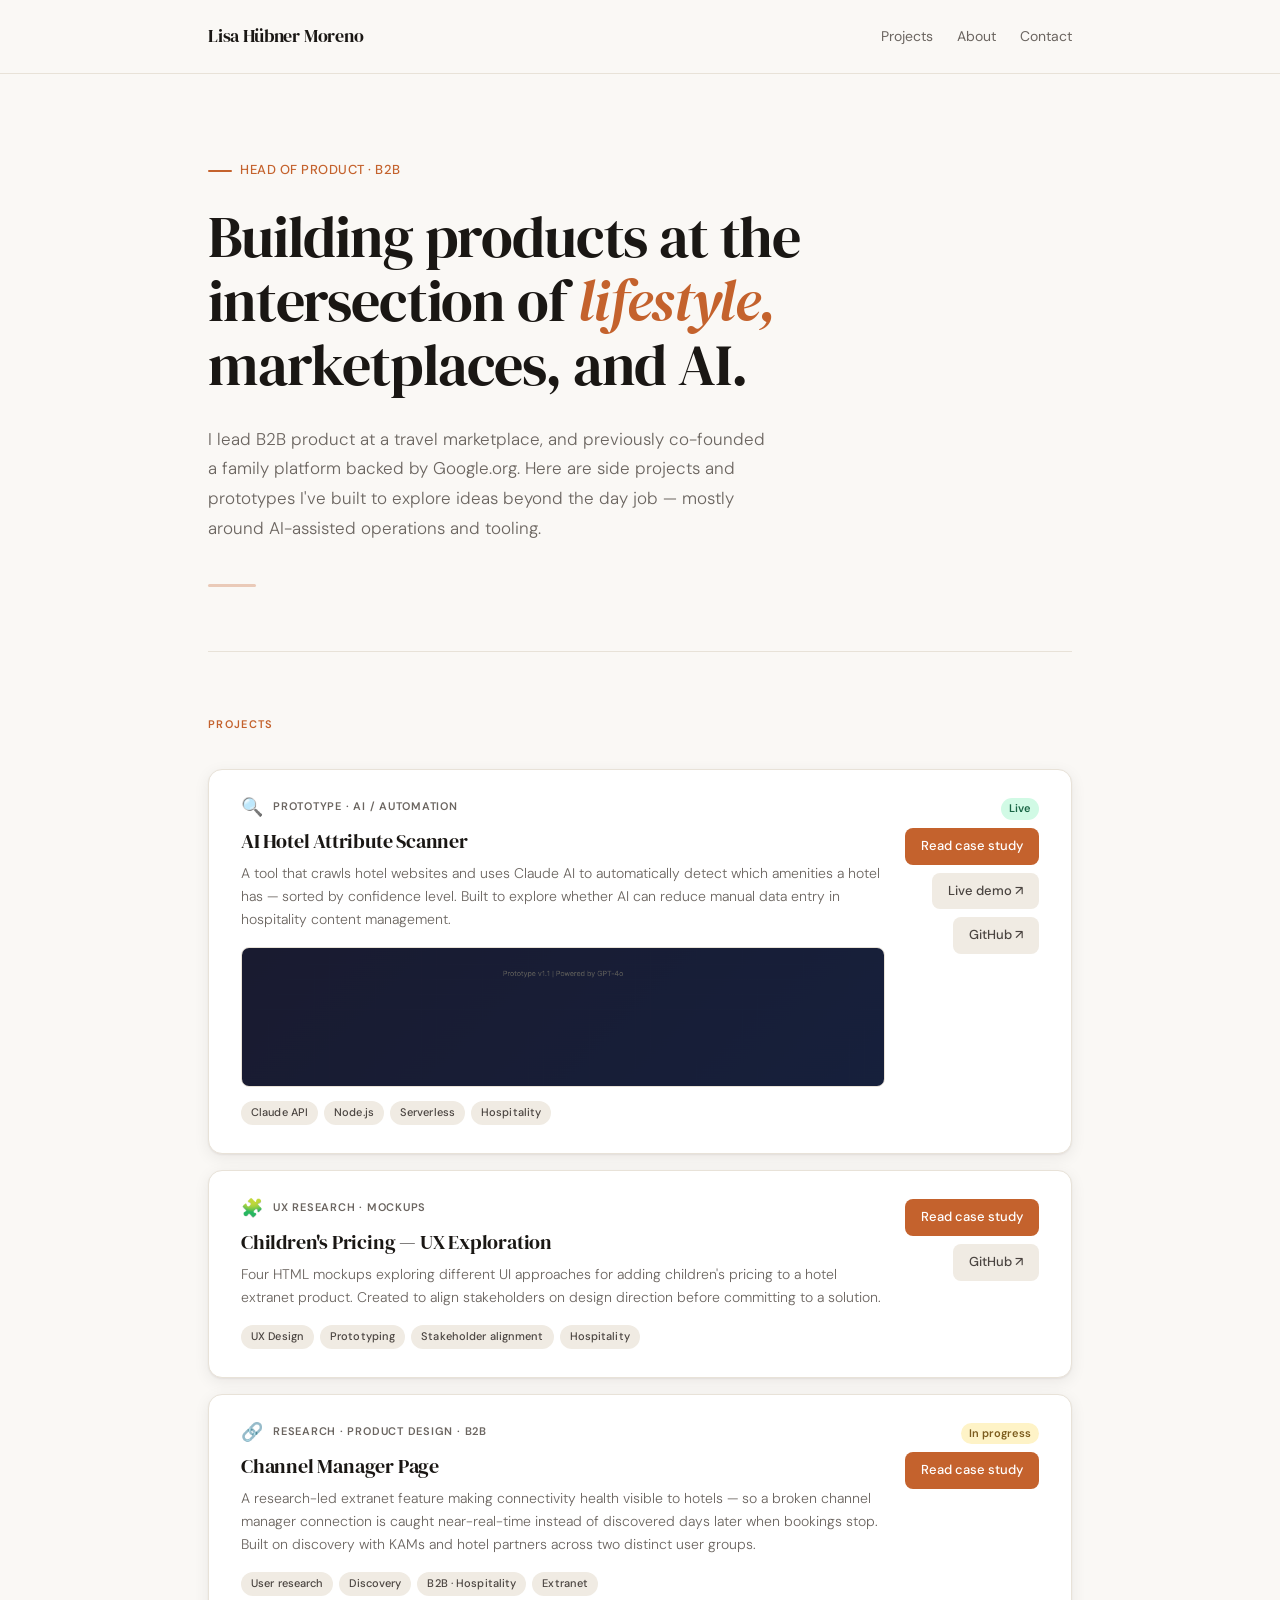
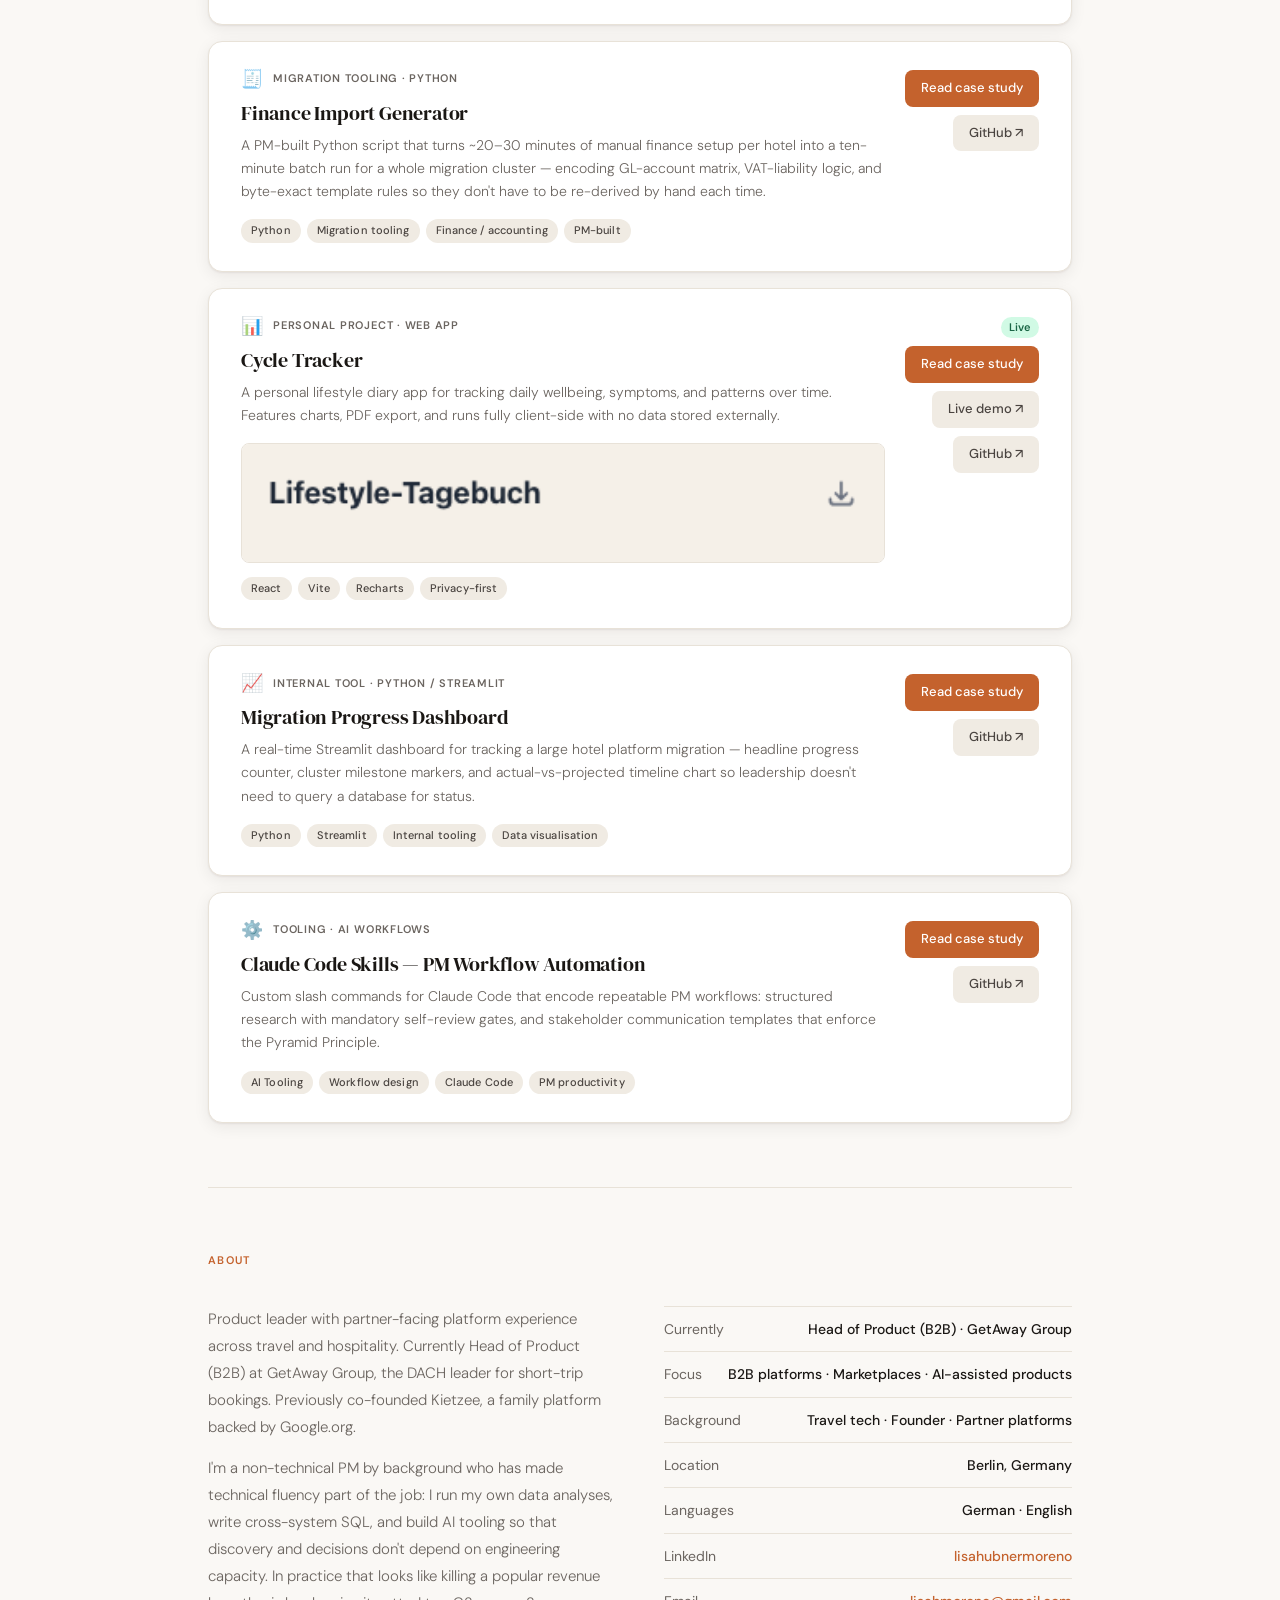
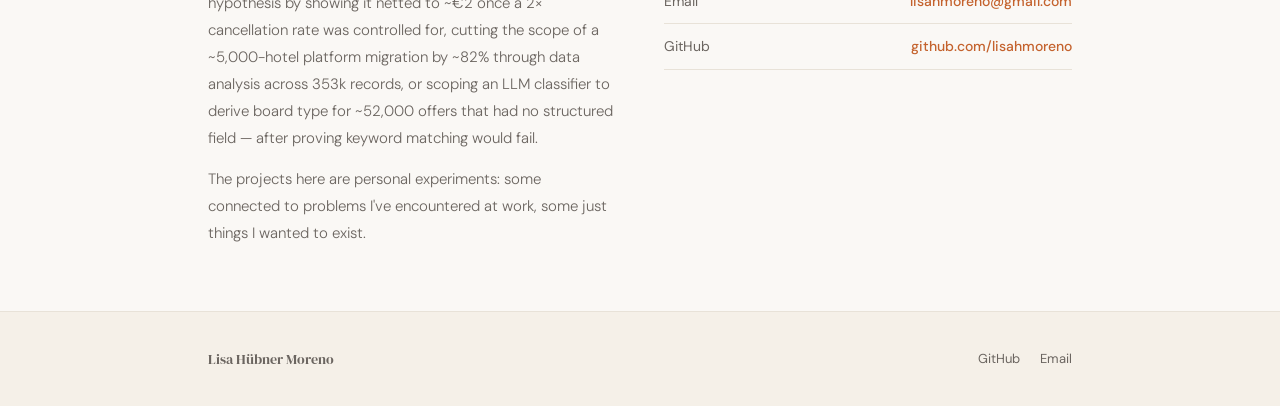
==== index.html @ 8349bcf7 "Update hero tagline: hospitality → lifestyle Broader positioning for cross-industry applications — l" ====
<!DOCTYPE html>
<html lang="en">
<head>
  <meta charset="UTF-8" />
  <meta name="viewport" content="width=device-width, initial-scale=1.0" />
  <title>Lisa Hübner Moreno — Head of Product</title>
  <link rel="preconnect" href="https://fonts.googleapis.com">
  <link rel="preconnect" href="https://fonts.gstatic.com" crossorigin>
  <link href="https://fonts.googleapis.com/css2?family=DM+Serif+Display:ital@0;1&family=DM+Sans:ital,opsz,wght@0,9..40,300;0,9..40,400;0,9..40,500;0,9..40,600;1,9..40,300&display=swap" rel="stylesheet">
  <style>
    *, *::before, *::after { box-sizing: border-box; margin: 0; padding: 0; }

    :root {
      --bg: #FAF8F5;
      --bg-warm: #F5F0E8;
      --surface: #FFFFFF;
      --text: #1A1714;
      --muted: #6B6560;
      --border: #E8E2D8;
      --accent: #C4622D;
      --accent-light: #FDF2EC;
      --accent-dark: #A04E22;
      --tag-bg: #F0EBE3;
      --tag-text: #4A4440;
      --radius: 14px;
      --shadow: 0 1px 2px rgba(30,20,10,0.06), 0 4px 16px rgba(30,20,10,0.07);
    }

    body {
      font-family: 'DM Sans', -apple-system, BlinkMacSystemFont, sans-serif;
      background: var(--bg);
      color: var(--text);
      line-height: 1.6;
    }

    .container {
      max-width: 920px;
      margin: 0 auto;
      padding: 0 28px;
    }

    /* Nav */
    nav {
      padding: 22px 0;
      background: var(--bg);
      position: sticky;
      top: 0;
      z-index: 10;
      border-bottom: 1px solid var(--border);
    }
    nav .container {
      display: flex;
      align-items: center;
      justify-content: space-between;
    }
    nav .name {
      font-family: 'DM Serif Display', Georgia, serif;
      font-size: 18px;
      color: var(--text);
      text-decoration: none;
      letter-spacing: -0.01em;
    }
    nav .links {
      display: flex;
      gap: 24px;
    }
    nav .links a {
      color: var(--muted);
      text-decoration: none;
      font-size: 14px;
      font-weight: 400;
      transition: color 0.15s;
    }
    nav .links a:hover { color: var(--text); }

    /* Hero */
    .hero {
      padding: 80px 0 64px;
    }
    .hero-eyebrow {
      display: inline-flex;
      align-items: center;
      gap: 8px;
      font-size: 13px;
      font-weight: 500;
      color: var(--accent);
      letter-spacing: 0.04em;
      text-transform: uppercase;
      margin-bottom: 24px;
    }
    .hero-eyebrow::before {
      content: '';
      display: inline-block;
      width: 24px;
      height: 2px;
      background: var(--accent);
      border-radius: 2px;
    }
    .hero h1 {
      font-family: 'DM Serif Display', Georgia, serif;
      font-size: clamp(36px, 5.5vw, 58px);
      font-weight: 400;
      line-height: 1.1;
      letter-spacing: -0.02em;
      color: var(--text);
      margin-bottom: 28px;
      max-width: 680px;
    }
    .hero h1 em {
      font-style: italic;
      color: var(--accent);
    }
    .hero p {
      font-size: 17px;
      color: var(--muted);
      max-width: 560px;
      line-height: 1.75;
      font-weight: 300;
    }
    .hero-divider {
      width: 48px;
      height: 3px;
      background: var(--accent);
      border-radius: 2px;
      margin: 40px 0 0;
      opacity: 0.3;
    }

    /* Section */
    section {
      padding: 64px 0;
      border-top: 1px solid var(--border);
    }
    .section-label {
      font-size: 11px;
      font-weight: 600;
      letter-spacing: 0.12em;
      text-transform: uppercase;
      color: var(--accent);
      margin-bottom: 36px;
    }

    /* Project cards */
    .projects {
      display: grid;
      gap: 16px;
    }

    .project-card {
      background: var(--surface);
      border: 1px solid var(--border);
      border-radius: var(--radius);
      padding: 28px 32px;
      box-shadow: var(--shadow);
      display: grid;
      grid-template-columns: 1fr auto;
      gap: 20px;
      align-items: start;
      transition: border-color 0.2s, box-shadow 0.2s;
    }
    .project-card:hover {
      border-color: #D4CABF;
      box-shadow: 0 2px 8px rgba(30,20,10,0.08), 0 8px 24px rgba(30,20,10,0.09);
    }

    .project-meta {
      display: flex;
      align-items: center;
      gap: 10px;
      margin-bottom: 12px;
    }
    .project-icon {
      font-size: 18px;
      line-height: 1;
      opacity: 0.85;
    }
    .project-type {
      font-size: 11px;
      font-weight: 600;
      letter-spacing: 0.07em;
      text-transform: uppercase;
      color: var(--muted);
    }

    .project-card h3 {
      font-family: 'DM Serif Display', Georgia, serif;
      font-size: 20px;
      font-weight: 400;
      margin-bottom: 8px;
      line-height: 1.3;
      letter-spacing: -0.01em;
      color: var(--text);
    }
    .project-card .description {
      font-size: 14px;
      color: var(--muted);
      line-height: 1.65;
      margin-bottom: 16px;
      font-weight: 300;
    }

    .tags {
      display: flex;
      flex-wrap: wrap;
      gap: 6px;
    }
    .tag {
      background: var(--tag-bg);
      color: var(--tag-text);
      font-size: 11px;
      font-weight: 500;
      padding: 3px 10px;
      border-radius: 20px;
      letter-spacing: 0.01em;
    }

    .project-actions {
      display: flex;
      flex-direction: column;
      align-items: flex-end;
      gap: 8px;
      flex-shrink: 0;
    }
    .btn {
      display: inline-flex;
      align-items: center;
      gap: 5px;
      padding: 8px 16px;
      border-radius: 8px;
      font-size: 13px;
      font-weight: 500;
      text-decoration: none;
      white-space: nowrap;
      transition: background 0.15s, color 0.15s;
      font-family: 'DM Sans', sans-serif;
    }
    .btn-primary {
      background: var(--accent);
      color: white;
    }
    .btn-primary:hover { background: var(--accent-dark); }
    .btn-ghost {
      background: var(--tag-bg);
      color: var(--tag-text);
    }
    .btn-ghost:hover { background: var(--border); }

    .card-preview {
      width: 100%;
      height: 140px;
      object-fit: cover;
      border-radius: 8px;
      border: 1px solid var(--border);
      margin: 12px 0 14px;
      display: block;
    }

    .wip-badge {
      font-size: 11px;
      font-weight: 600;
      color: #7C5C1E;
      background: #FEF3C7;
      padding: 2px 8px;
      border-radius: 20px;
    }
    .live-badge {
      font-size: 11px;
      font-weight: 600;
      color: #1A6645;
      background: #D1FAE5;
      padding: 2px 8px;
      border-radius: 20px;
    }

    /* About */
    .about-grid {
      display: grid;
      grid-template-columns: 1fr 1fr;
      gap: 48px;
      align-items: start;
    }
    .about-grid p {
      font-size: 15px;
      color: var(--muted);
      line-height: 1.8;
      font-weight: 300;
    }
    .about-grid p + p { margin-top: 14px; }
    .about-highlights { list-style: none; }
    .about-highlights li {
      font-size: 14px;
      padding: 11px 0;
      border-bottom: 1px solid var(--border);
      display: flex;
      justify-content: space-between;
      gap: 16px;
    }
    .about-highlights li:first-child { border-top: 1px solid var(--border); }
    .about-highlights .label { color: var(--muted); font-weight: 400; flex-shrink: 0; }
    .about-highlights .value { font-weight: 500; color: var(--text); text-align: right; }

    /* Footer */
    footer {
      padding: 36px 0;
      border-top: 1px solid var(--border);
      background: var(--bg-warm);
    }
    footer .container {
      display: flex;
      justify-content: space-between;
      align-items: center;
    }
    footer .copy {
      font-family: 'DM Serif Display', Georgia, serif;
      font-size: 14px;
      color: var(--muted);
    }
    footer .footer-links { display: flex; gap: 20px; }
    footer .footer-links a {
      font-size: 13px;
      color: var(--muted);
      text-decoration: none;
      transition: color 0.15s;
    }
    footer .footer-links a:hover { color: var(--text); }

    @media (max-width: 640px) {
      .project-card { grid-template-columns: 1fr; }
      .project-actions { flex-direction: row; align-items: center; flex-wrap: wrap; }
      .about-grid { grid-template-columns: 1fr; gap: 32px; }
      footer .container { flex-direction: column; gap: 12px; text-align: center; }
    }
  </style>
</head>
<body>

  <nav>
    <div class="container">
      <a class="name" href="#">Lisa Hübner Moreno</a>
      <div class="links">
        <a href="#projects">Projects</a>
        <a href="#about">About</a>
        <a href="mailto:lisahmoreno@gmail.com">Contact</a>
      </div>
    </div>
  </nav>

  <div class="container">

    <div class="hero">
      <div class="hero-eyebrow">Head of Product · B2B</div>
      <h1>Building products at the intersection of <em>lifestyle,</em> marketplaces, and AI.</h1>
      <p>I lead B2B product at a travel marketplace, and previously co-founded a family platform backed by Google.org. Here are side projects and prototypes I've built to explore ideas beyond the day job — mostly around AI-assisted operations and tooling.</p>
      <div class="hero-divider"></div>
    </div>

    <section id="projects">
      <div class="section-label">Projects</div>
      <div class="projects">

        <!-- AI Hotel Scanner -->
        <div class="project-card">
          <div>
            <div class="project-meta">
              <span class="project-icon">🔍</span>
              <span class="project-type">Prototype · AI / Automation</span>
            </div>
            <h3>AI Hotel Attribute Scanner</h3>
            <p class="description">A tool that crawls hotel websites and uses Claude AI to automatically detect which amenities a hotel has — sorted by confidence level. Built to explore whether AI can reduce manual data entry in hospitality content management.</p>
            <img class="card-preview" src="images/attribute-scanner-ui.png" alt="AI Hotel Attribute Scanner interface" />
            <div class="tags">
              <span class="tag">Claude API</span>
              <span class="tag">Node.js</span>
              <span class="tag">Serverless</span>
              <span class="tag">Hospitality</span>
            </div>
          </div>
          <div class="project-actions">
            <span class="live-badge">Live</span>
            <a class="btn btn-primary" href="projects/ai-hotel-scanner.html">Read case study</a>
            <a class="btn btn-ghost" href="https://ai-hotel-attributes-lisahmoreno-7370s-projects.vercel.app" target="_blank">Live demo ↗</a>
            <a class="btn btn-ghost" href="https://github.com/lisahmoreno/ai-hotel-attributes" target="_blank">GitHub ↗</a>
          </div>
        </div>

        <!-- Children's Pricing -->
        <div class="project-card">
          <div>
            <div class="project-meta">
              <span class="project-icon">🧩</span>
              <span class="project-type">UX Research · Mockups</span>
            </div>
            <h3>Children's Pricing — UX Exploration</h3>
            <p class="description">Four HTML mockups exploring different UI approaches for adding children's pricing to a hotel extranet product. Created to align stakeholders on design direction before committing to a solution.</p>
            <div class="tags">
              <span class="tag">UX Design</span>
              <span class="tag">Prototyping</span>
              <span class="tag">Stakeholder alignment</span>
              <span class="tag">Hospitality</span>
            </div>
          </div>
          <div class="project-actions">
            <a class="btn btn-primary" href="projects/kinderpreise.html">Read case study</a>
            <a class="btn btn-ghost" href="https://github.com/lisahmoreno/kinderpreise-prototype" target="_blank">GitHub ↗</a>
          </div>
        </div>

        <!-- Channel Manager Page -->
        <div class="project-card">
          <div>
            <div class="project-meta">
              <span class="project-icon">🔗</span>
              <span class="project-type">Research · Product Design · B2B</span>
            </div>
            <h3>Channel Manager Page</h3>
            <p class="description">A research-led extranet feature making connectivity health visible to hotels — so a broken channel manager connection is caught near-real-time instead of discovered days later when bookings stop. Built on discovery with KAMs and hotel partners across two distinct user groups.</p>
            <div class="tags">
              <span class="tag">User research</span>
              <span class="tag">Discovery</span>
              <span class="tag">B2B · Hospitality</span>
              <span class="tag">Extranet</span>
            </div>
          </div>
          <div class="project-actions">
            <span class="wip-badge">In progress</span>
            <a class="btn btn-primary" href="projects/channel-manager-page.html">Read case study</a>
          </div>
        </div>

        <!-- Finance Import Generator -->
        <div class="project-card">
          <div>
            <div class="project-meta">
              <span class="project-icon">🧾</span>
              <span class="project-type">Migration Tooling · Python</span>
            </div>
            <h3>Finance Import Generator</h3>
            <p class="description">A PM-built Python script that turns ~20–30 minutes of manual finance setup per hotel into a ten-minute batch run for a whole migration cluster — encoding GL-account matrix, VAT-liability logic, and byte-exact template rules so they don't have to be re-derived by hand each time.</p>
            <div class="tags">
              <span class="tag">Python</span>
              <span class="tag">Migration tooling</span>
              <span class="tag">Finance / accounting</span>
              <span class="tag">PM-built</span>
            </div>
          </div>
          <div class="project-actions">
            <a class="btn btn-primary" href="projects/finance-import-generator.html">Read case study</a>
            <a class="btn btn-ghost" href="https://github.com/lisahmoreno/finance-import-generator" target="_blank">GitHub ↗</a>
          </div>
        </div>

        <!-- Cycle Tracker -->
        <div class="project-card">
          <div>
            <div class="project-meta">
              <span class="project-icon">📊</span>
              <span class="project-type">Personal Project · Web App</span>
            </div>
            <h3>Cycle Tracker</h3>
            <p class="description">A personal lifestyle diary app for tracking daily wellbeing, symptoms, and patterns over time. Features charts, PDF export, and runs fully client-side with no data stored externally.</p>
            <img class="card-preview" src="images/cycle-tracker-screenshot.png" alt="Cycle tracker app" style="object-position: top; height: 120px;" />
            <div class="tags">
              <span class="tag">React</span>
              <span class="tag">Vite</span>
              <span class="tag">Recharts</span>
              <span class="tag">Privacy-first</span>
            </div>
          </div>
          <div class="project-actions">
            <span class="live-badge">Live</span>
            <a class="btn btn-primary" href="projects/cycle-tracker.html">Read case study</a>
            <a class="btn btn-ghost" href="https://cycle-tracker-phi.vercel.app" target="_blank">Live demo ↗</a>
            <a class="btn btn-ghost" href="https://github.com/lisahmoreno/cycle-tracker" target="_blank">GitHub ↗</a>
          </div>
        </div>

        <!-- Migration Dashboard -->
        <div class="project-card">
          <div>
            <div class="project-meta">
              <span class="project-icon">📈</span>
              <span class="project-type">Internal Tool · Python / Streamlit</span>
            </div>
            <h3>Migration Progress Dashboard</h3>
            <p class="description">A real-time Streamlit dashboard for tracking a large hotel platform migration — headline progress counter, cluster milestone markers, and actual-vs-projected timeline chart so leadership doesn't need to query a database for status.</p>
            <div class="tags">
              <span class="tag">Python</span>
              <span class="tag">Streamlit</span>
              <span class="tag">Internal tooling</span>
              <span class="tag">Data visualisation</span>
            </div>
          </div>
          <div class="project-actions">
            <a class="btn btn-primary" href="projects/migration-dashboard.html">Read case study</a>
            <a class="btn btn-ghost" href="https://github.com/lisahmoreno/migration-dashboard" target="_blank">GitHub ↗</a>
          </div>
        </div>

        <!-- Claude Code Skills -->
        <div class="project-card">
          <div>
            <div class="project-meta">
              <span class="project-icon">⚙️</span>
              <span class="project-type">Tooling · AI Workflows</span>
            </div>
            <h3>Claude Code Skills — PM Workflow Automation</h3>
            <p class="description">Custom slash commands for Claude Code that encode repeatable PM workflows: structured research with mandatory self-review gates, and stakeholder communication templates that enforce the Pyramid Principle.</p>
            <div class="tags">
              <span class="tag">AI Tooling</span>
              <span class="tag">Workflow design</span>
              <span class="tag">Claude Code</span>
              <span class="tag">PM productivity</span>
            </div>
          </div>
          <div class="project-actions">
            <a class="btn btn-primary" href="projects/claude-skills.html">Read case study</a>
            <a class="btn btn-ghost" href="https://github.com/lisahmoreno/showcase-skills" target="_blank">GitHub ↗</a>
          </div>
        </div>

      </div>
    </section>

    <section id="about">
      <div class="section-label">About</div>
      <div class="about-grid">
        <div>
          <p>Product leader with partner-facing platform experience across travel and hospitality. Currently Head of Product (B2B) at GetAway Group, the DACH leader for short-trip bookings. Previously co-founded Kietzee, a family platform backed by Google.org.</p>
          <p>I'm a non-technical PM by background who has made technical fluency part of the job: I run my own data analyses, write cross-system SQL, and build AI tooling so that discovery and decisions don't depend on engineering capacity. In practice that looks like killing a popular revenue hypothesis by showing it netted to ~€2 once a 2× cancellation rate was controlled for, cutting the scope of a ~5,000-hotel platform migration by ~82% through data analysis across 353k records, or scoping an LLM classifier to derive board type for ~52,000 offers that had no structured field — after proving keyword matching would fail.</p>
          <p>The projects here are personal experiments: some connected to problems I've encountered at work, some just things I wanted to exist.</p>
        </div>
        <div>
          <ul class="about-highlights">
            <li><span class="label">Currently</span><span class="value">Head of Product (B2B) · GetAway Group</span></li>
            <li><span class="label">Focus</span><span class="value">B2B platforms · Marketplaces · AI-assisted products</span></li>
            <li><span class="label">Background</span><span class="value">Travel tech · Founder · Partner platforms</span></li>
            <li><span class="label">Location</span><span class="value">Berlin, Germany</span></li>
            <li><span class="label">Languages</span><span class="value">German · English</span></li>
            <li><span class="label">LinkedIn</span><span class="value"><a href="https://www.linkedin.com/in/lisahubnermoreno" target="_blank" style="color: var(--accent); text-decoration: none;">lisahubnermoreno</a></span></li>
            <li><span class="label">Email</span><span class="value"><a href="mailto:lisahmoreno@gmail.com" style="color: var(--accent); text-decoration: none;">lisahmoreno@gmail.com</a></span></li>
            <li><span class="label">GitHub</span><span class="value"><a href="https://github.com/lisahmoreno" target="_blank" style="color: var(--accent); text-decoration: none;">github.com/lisahmoreno</a></span></li>
          </ul>
        </div>
      </div>
    </section>

  </div>

  <footer>
    <div class="container">
      <span class="copy">Lisa Hübner Moreno</span>
      <div class="footer-links">
        <a href="https://github.com/lisahmoreno" target="_blank">GitHub</a>
        <a href="mailto:lisahmoreno@gmail.com">Email</a>
      </div>
    </div>
  </footer>

</body>
</html>
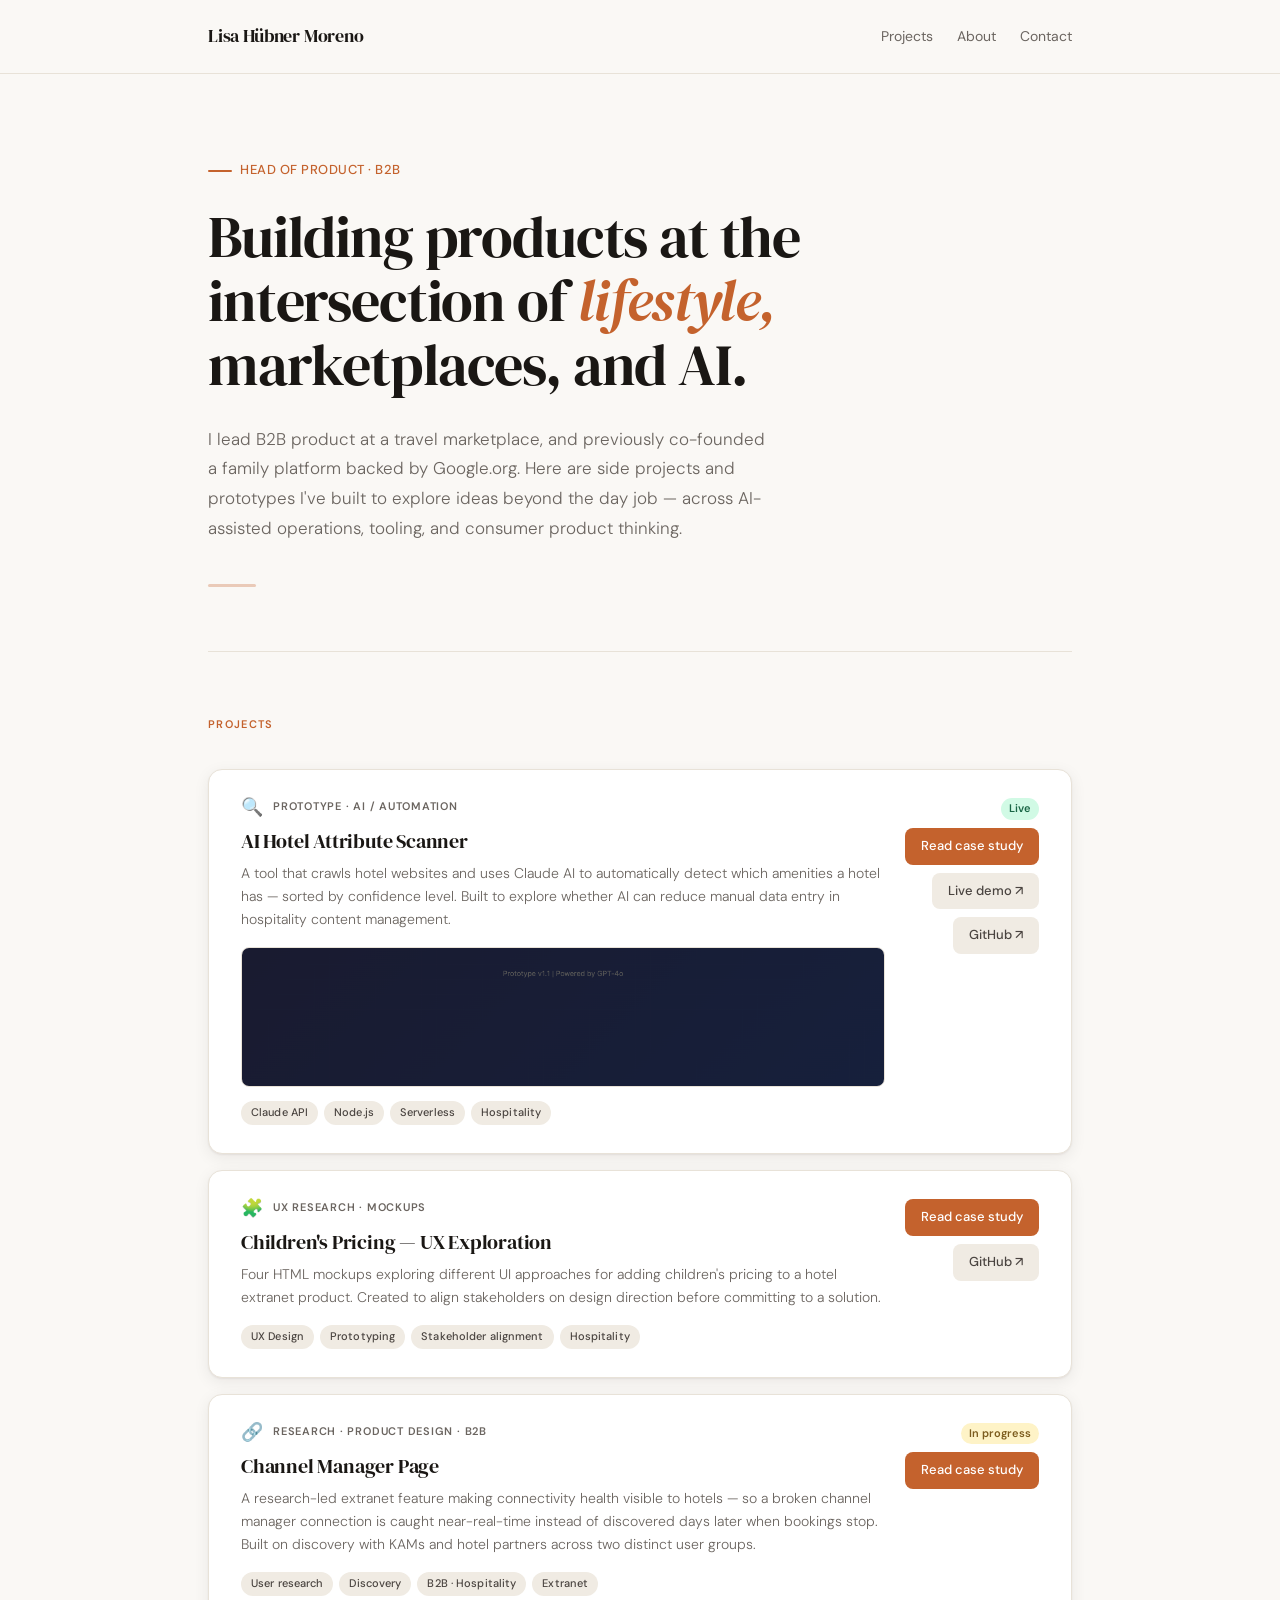
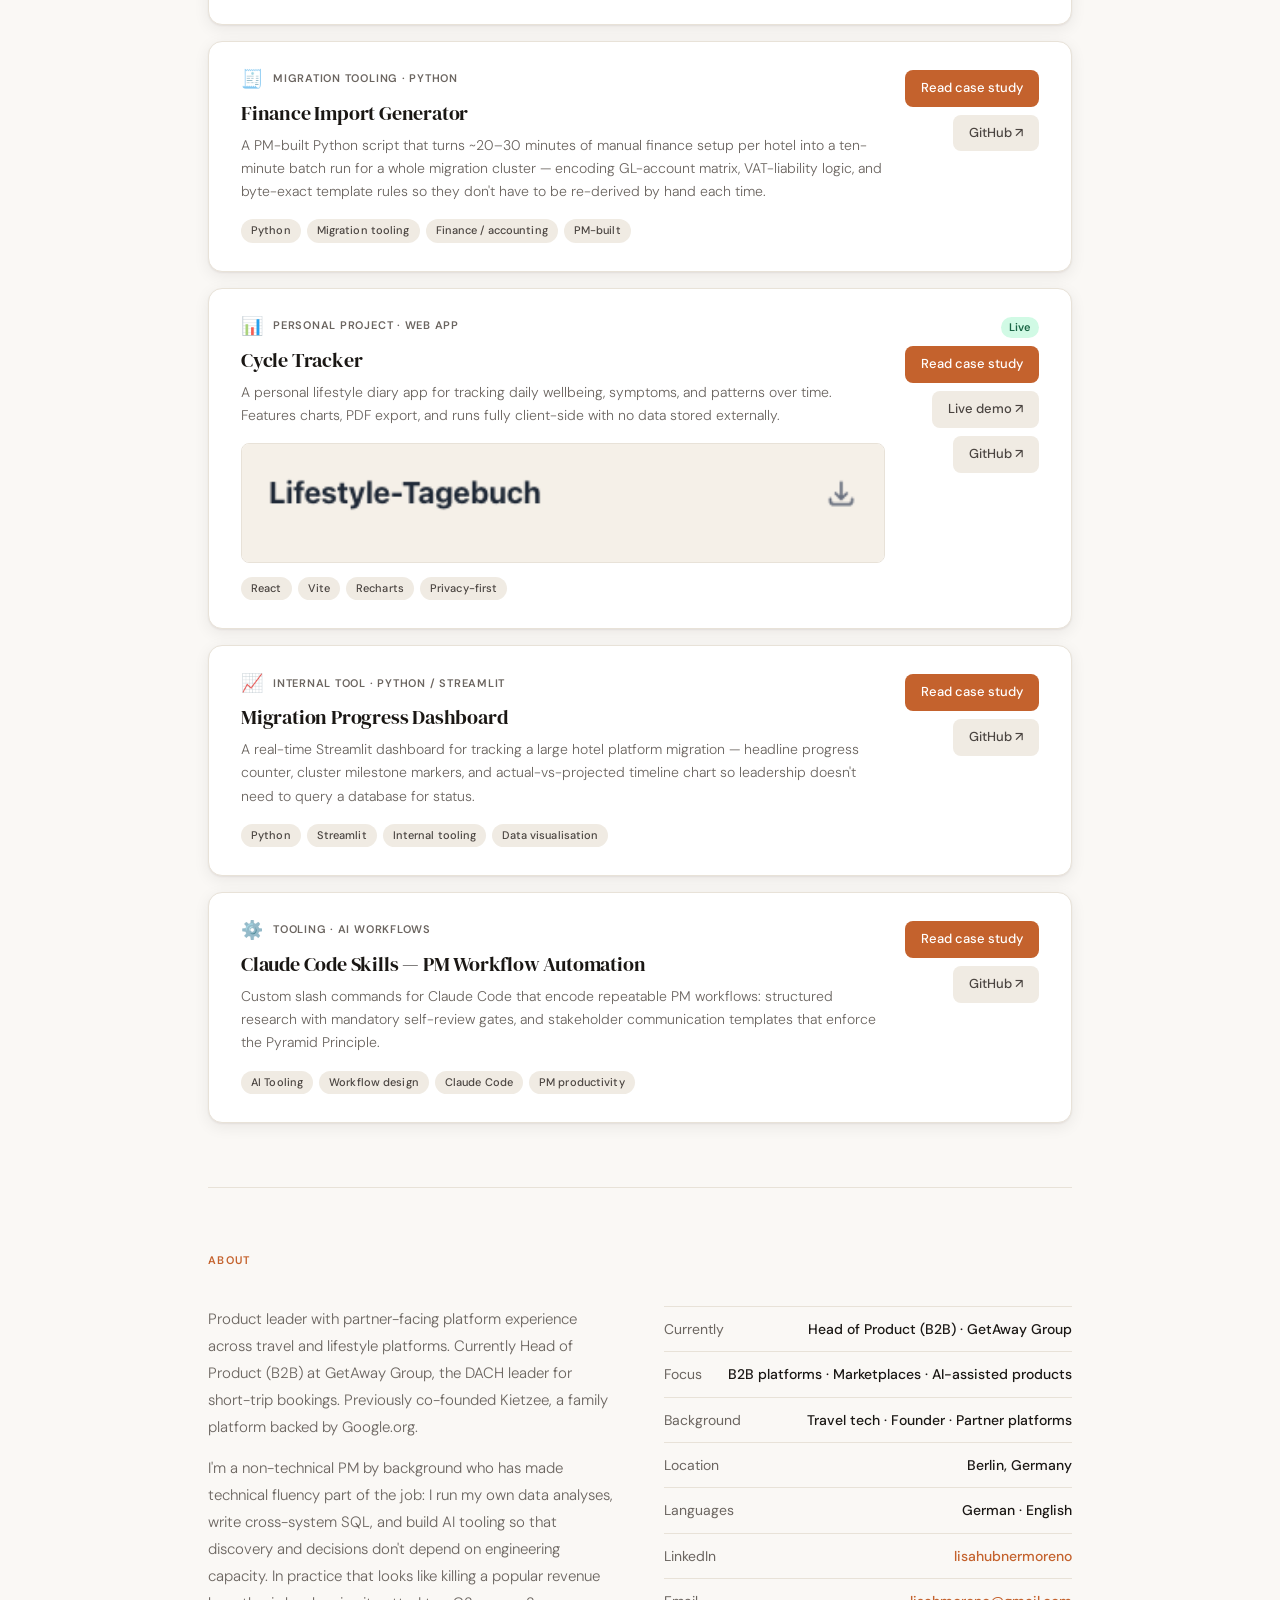
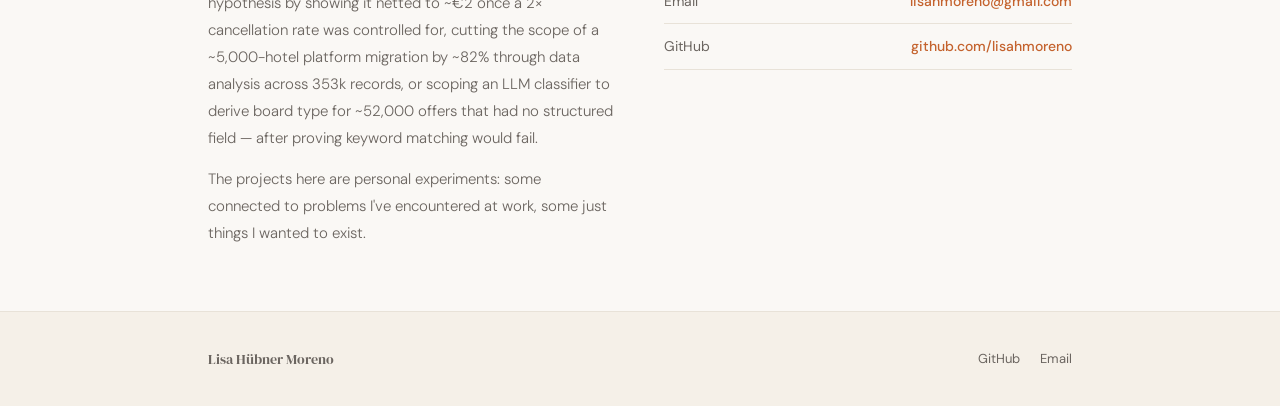
==== commit 92cf360e: "Broaden copy to match lifestyle tagline throughout - Hero sub-paragraph: operations + tooling + cons" ====
--- a/index.html
+++ b/index.html
@@ -350,7 +350,7 @@
     <div class="hero">
       <div class="hero-eyebrow">Head of Product · B2B</div>
       <h1>Building products at the intersection of <em>lifestyle,</em> marketplaces, and AI.</h1>
-      <p>I lead B2B product at a travel marketplace, and previously co-founded a family platform backed by Google.org. Here are side projects and prototypes I've built to explore ideas beyond the day job — mostly around AI-assisted operations and tooling.</p>
+      <p>I lead B2B product at a travel marketplace, and previously co-founded a family platform backed by Google.org. Here are side projects and prototypes I've built to explore ideas beyond the day job — across AI-assisted operations, tooling, and consumer product thinking.</p>
       <div class="hero-divider"></div>
     </div>
 
@@ -525,7 +525,7 @@
       <div class="section-label">About</div>
       <div class="about-grid">
         <div>
-          <p>Product leader with partner-facing platform experience across travel and hospitality. Currently Head of Product (B2B) at GetAway Group, the DACH leader for short-trip bookings. Previously co-founded Kietzee, a family platform backed by Google.org.</p>
+          <p>Product leader with partner-facing platform experience across travel and lifestyle platforms. Currently Head of Product (B2B) at GetAway Group, the DACH leader for short-trip bookings. Previously co-founded Kietzee, a family platform backed by Google.org.</p>
           <p>I'm a non-technical PM by background who has made technical fluency part of the job: I run my own data analyses, write cross-system SQL, and build AI tooling so that discovery and decisions don't depend on engineering capacity. In practice that looks like killing a popular revenue hypothesis by showing it netted to ~€2 once a 2× cancellation rate was controlled for, cutting the scope of a ~5,000-hotel platform migration by ~82% through data analysis across 353k records, or scoping an LLM classifier to derive board type for ~52,000 offers that had no structured field — after proving keyword matching would fail.</p>
           <p>The projects here are personal experiments: some connected to problems I've encountered at work, some just things I wanted to exist.</p>
         </div>
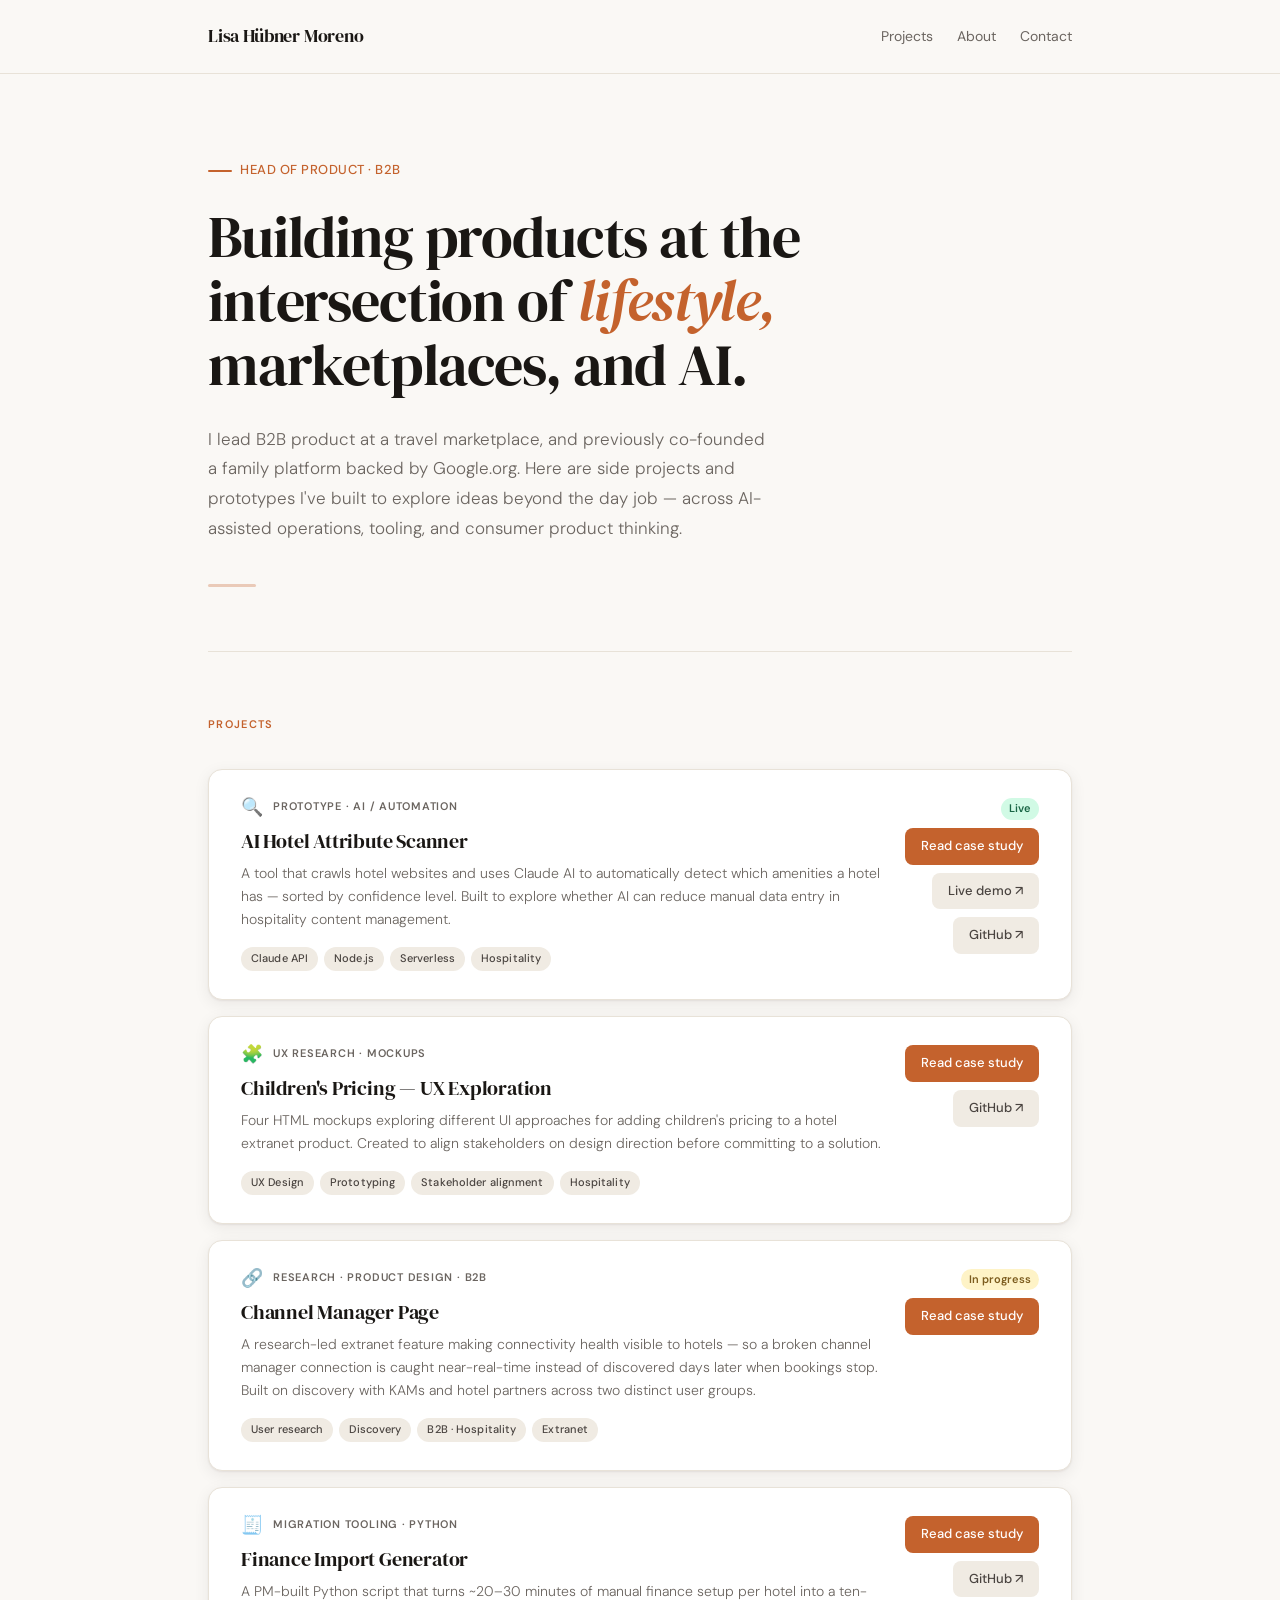
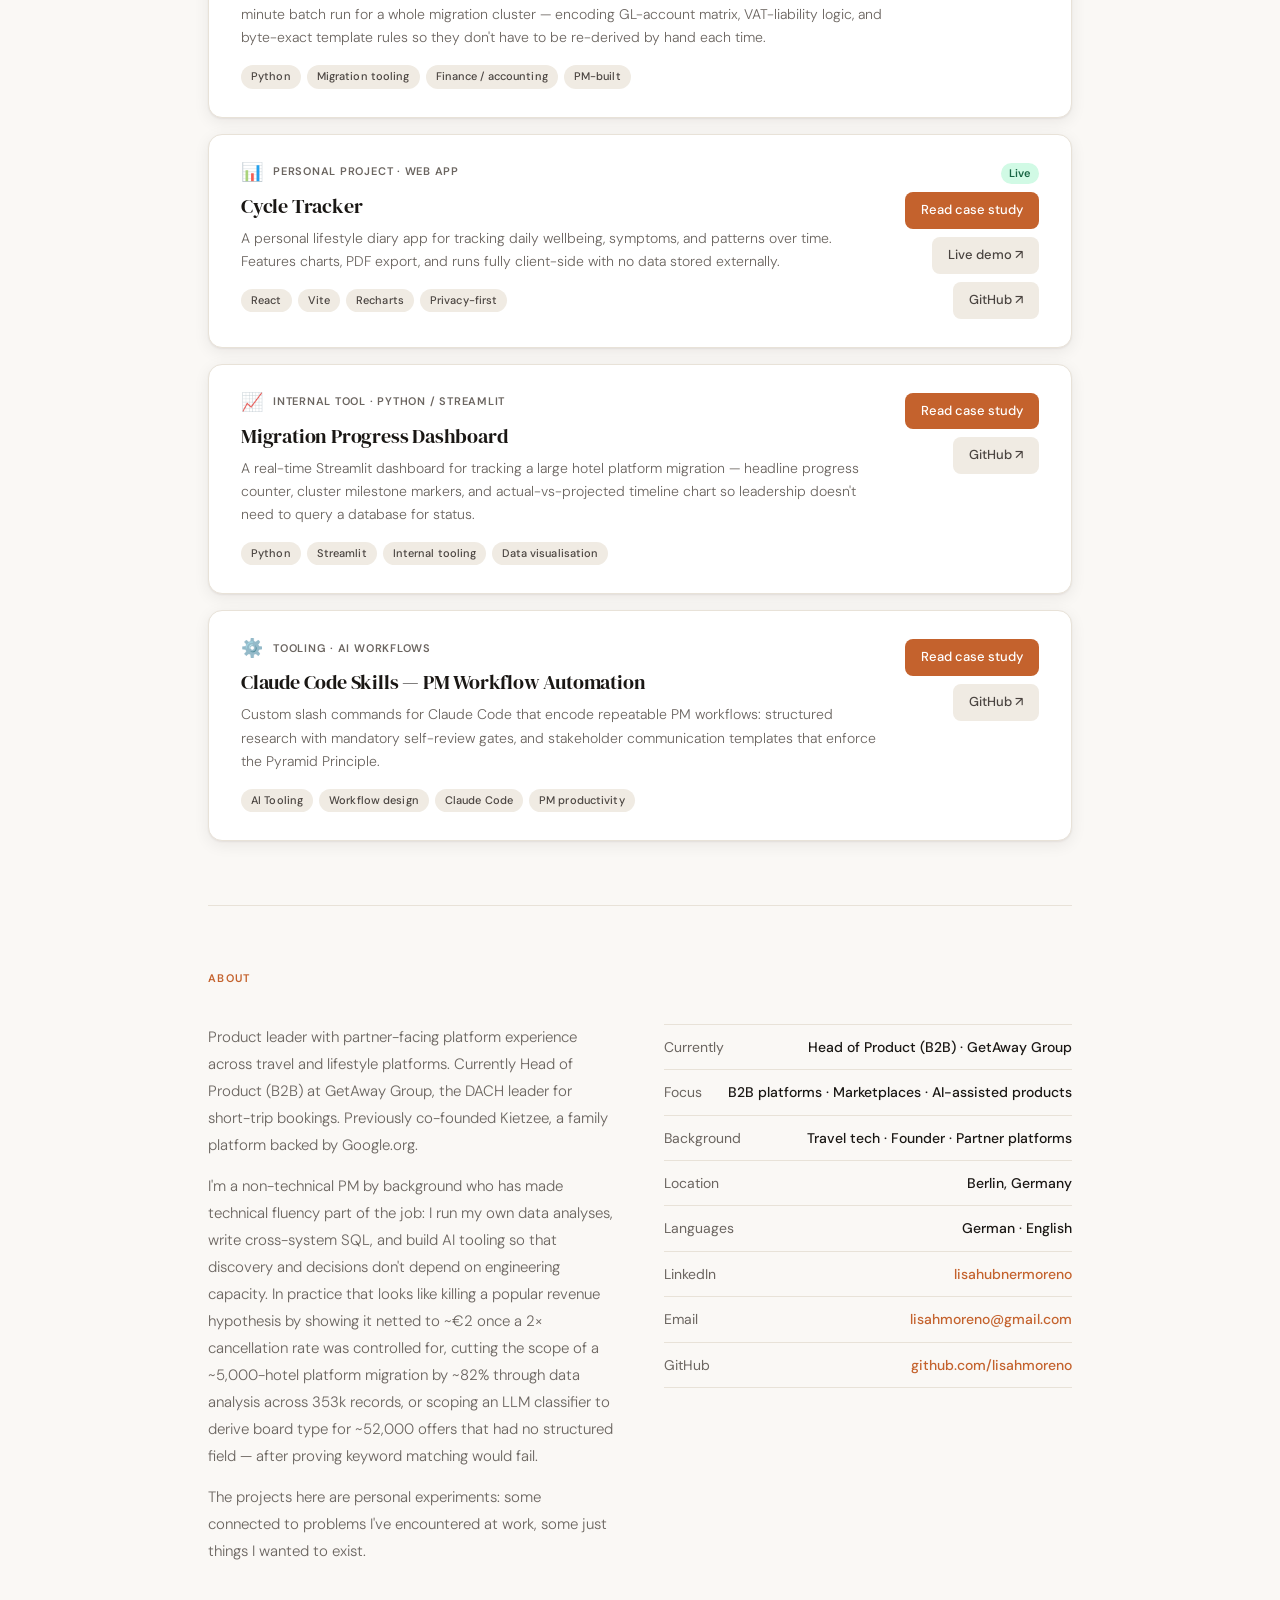
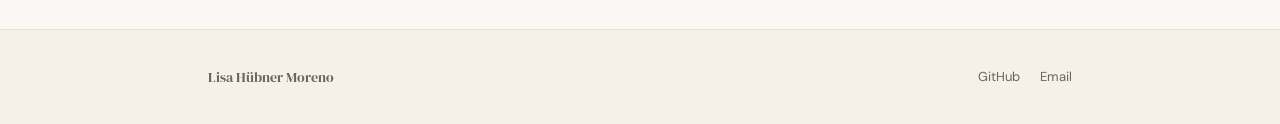
==== commit 23f2e97f: "Remove card preview images from homepage Thumbnails too small to be legible (dark UI reads as black " ====
--- a/index.html
+++ b/index.html
@@ -367,8 +367,7 @@
             </div>
             <h3>AI Hotel Attribute Scanner</h3>
             <p class="description">A tool that crawls hotel websites and uses Claude AI to automatically detect which amenities a hotel has — sorted by confidence level. Built to explore whether AI can reduce manual data entry in hospitality content management.</p>
-            <img class="card-preview" src="images/attribute-scanner-ui.png" alt="AI Hotel Attribute Scanner interface" />
-            <div class="tags">
+<div class="tags">
               <span class="tag">Claude API</span>
               <span class="tag">Node.js</span>
               <span class="tag">Serverless</span>
@@ -458,8 +457,7 @@
             </div>
             <h3>Cycle Tracker</h3>
             <p class="description">A personal lifestyle diary app for tracking daily wellbeing, symptoms, and patterns over time. Features charts, PDF export, and runs fully client-side with no data stored externally.</p>
-            <img class="card-preview" src="images/cycle-tracker-screenshot.png" alt="Cycle tracker app" style="object-position: top; height: 120px;" />
-            <div class="tags">
+<div class="tags">
               <span class="tag">React</span>
               <span class="tag">Vite</span>
               <span class="tag">Recharts</span>
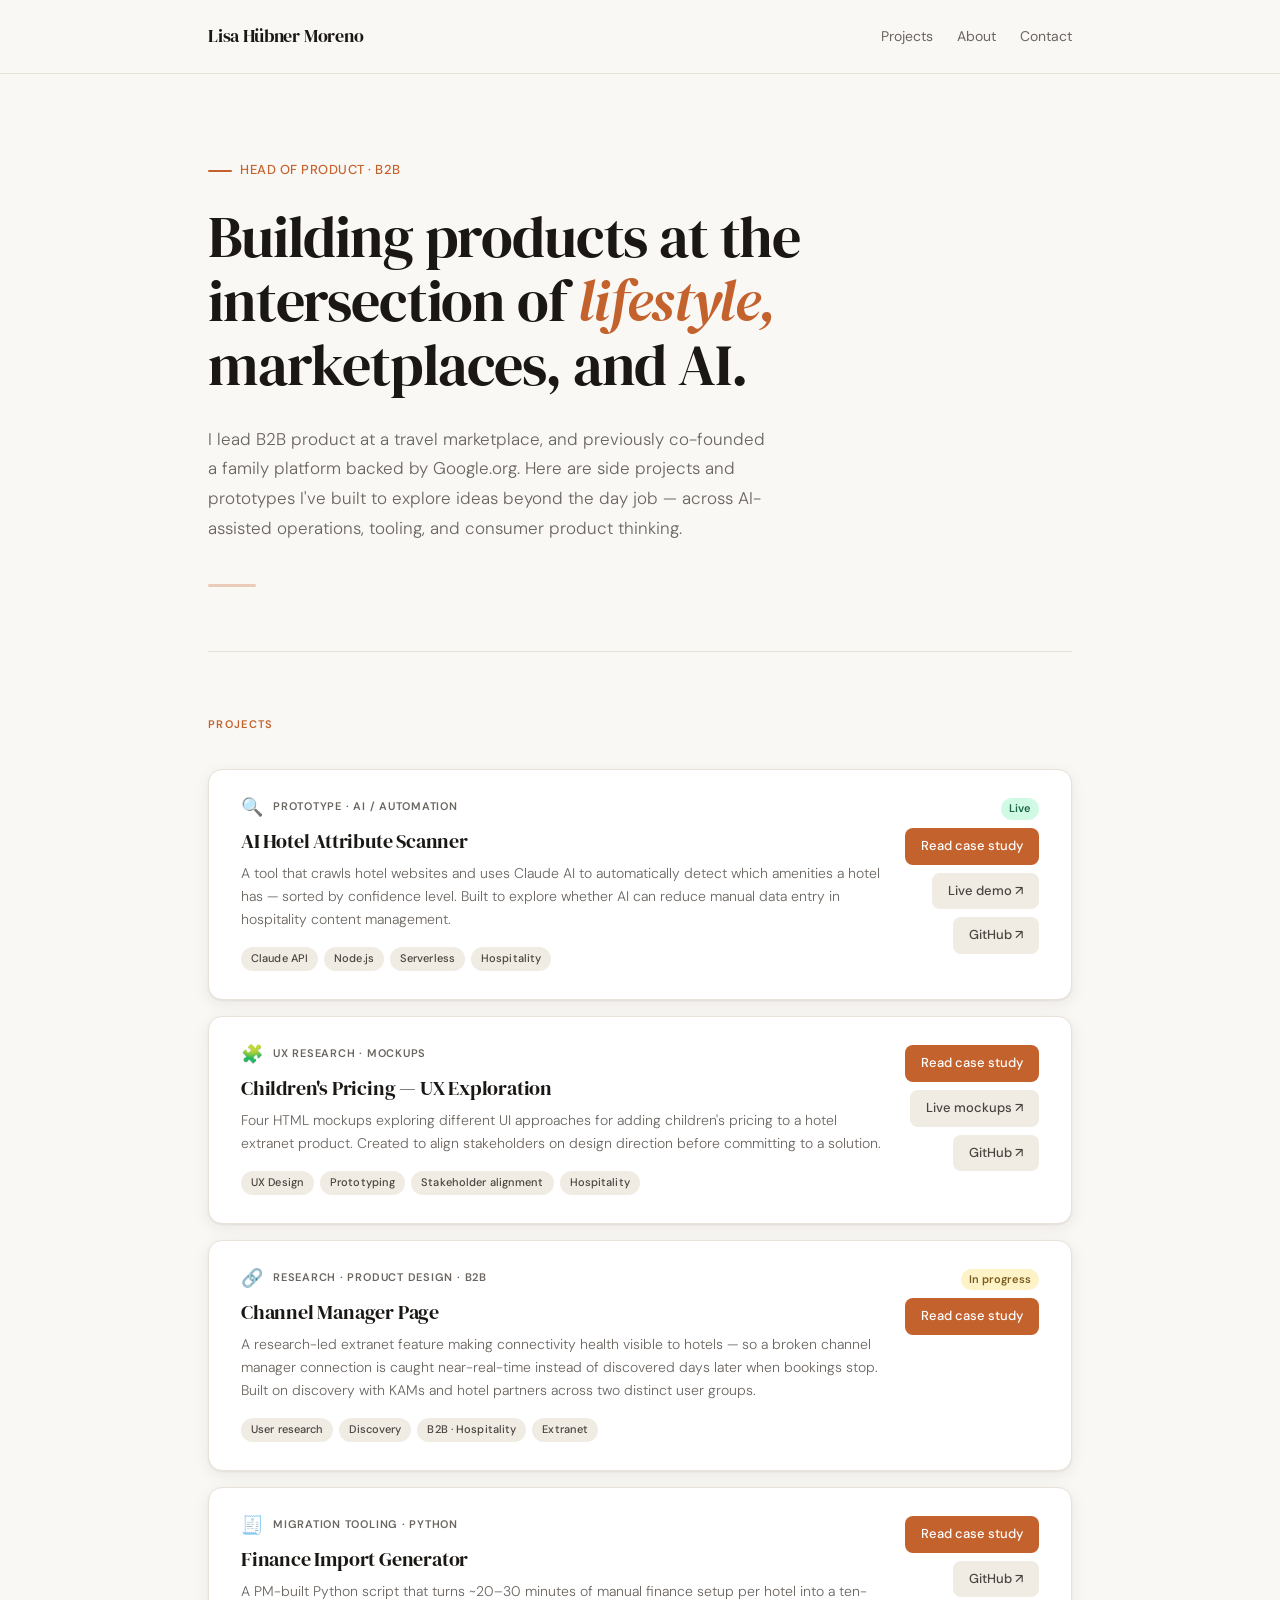
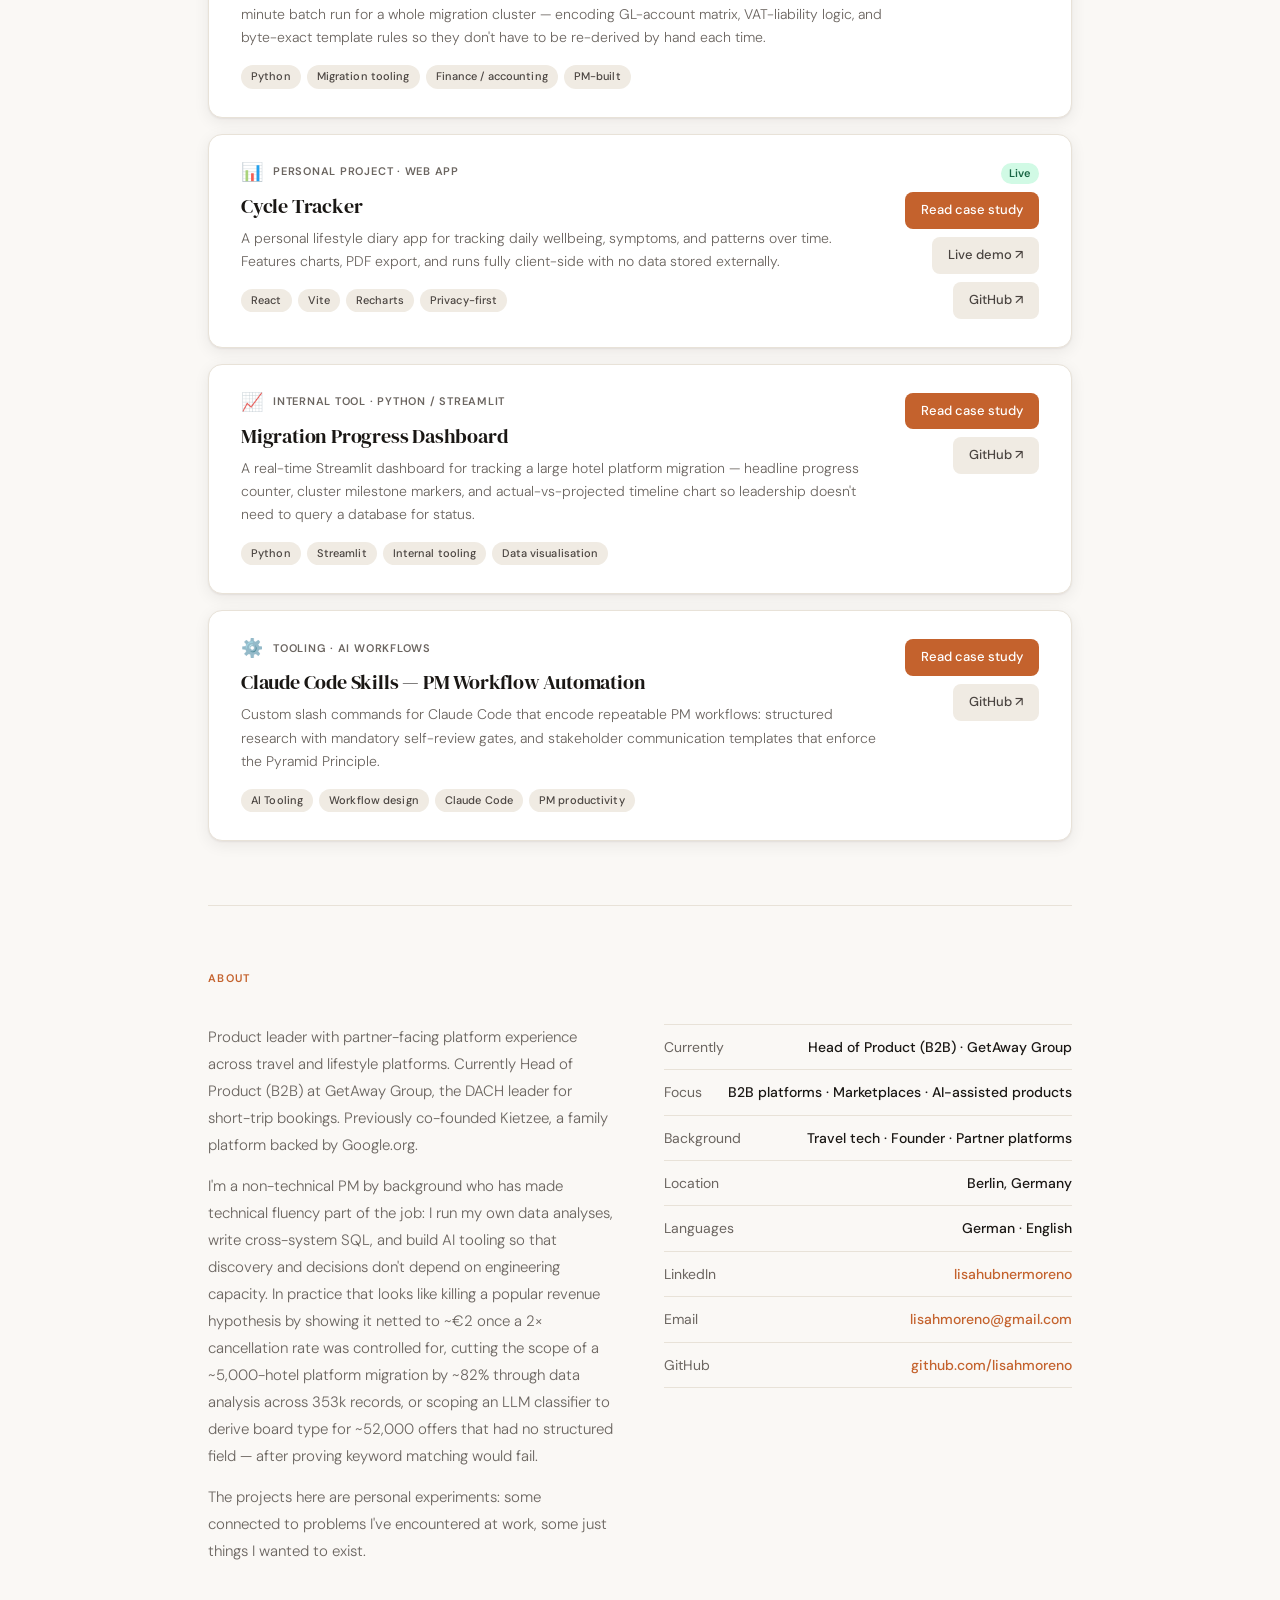
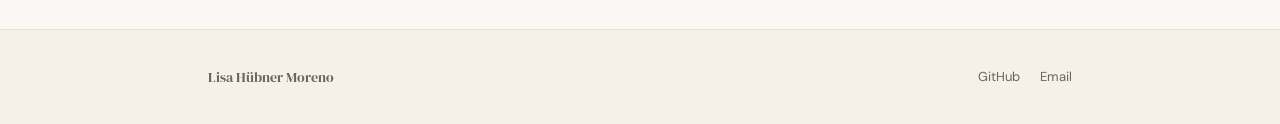
==== commit 48c2f790: "Add live mockups link to Children's Pricing card and case study kinderpreise-prototype GitHub Pages " ====
--- a/index.html
+++ b/index.html
@@ -400,6 +400,7 @@
           </div>
           <div class="project-actions">
             <a class="btn btn-primary" href="projects/kinderpreise.html">Read case study</a>
+            <a class="btn btn-ghost" href="https://lisahmoreno.github.io/kinderpreise-prototype/" target="_blank">Live mockups ↗</a>
             <a class="btn btn-ghost" href="https://github.com/lisahmoreno/kinderpreise-prototype" target="_blank">GitHub ↗</a>
           </div>
         </div>
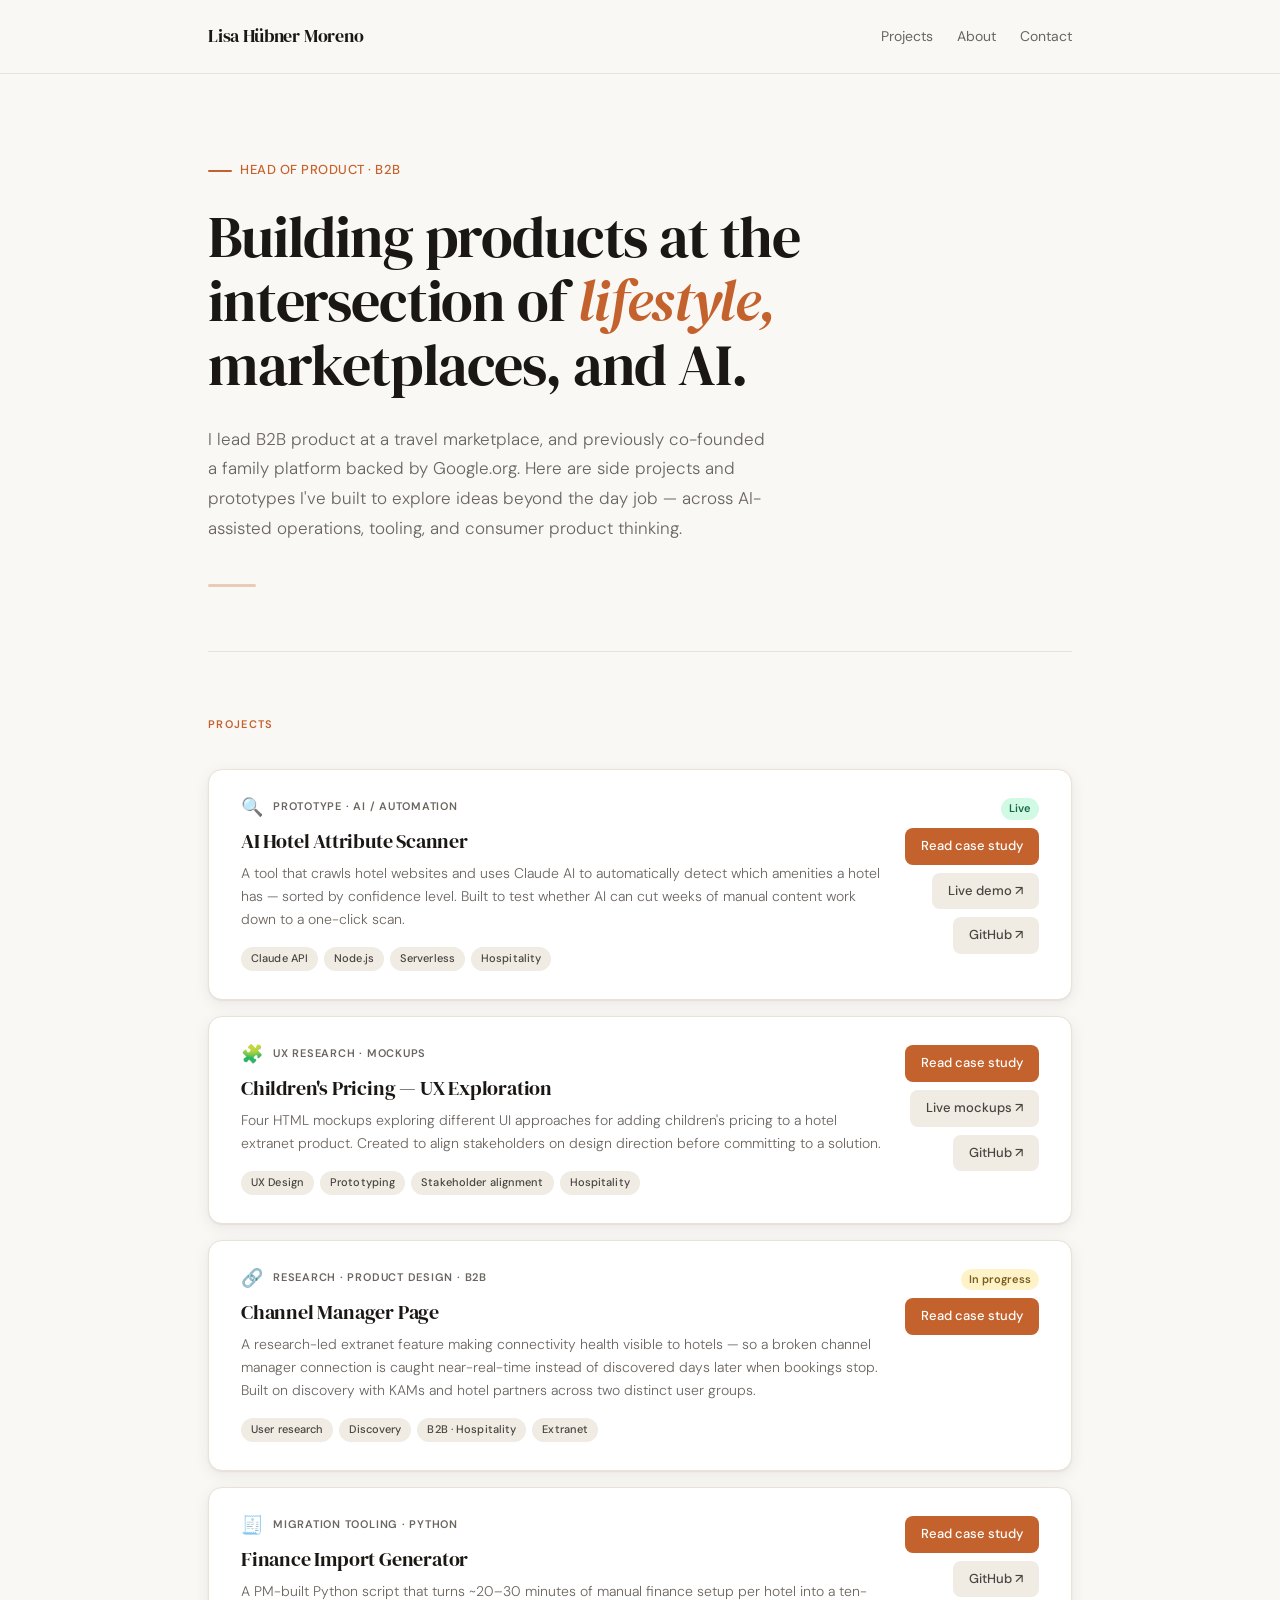
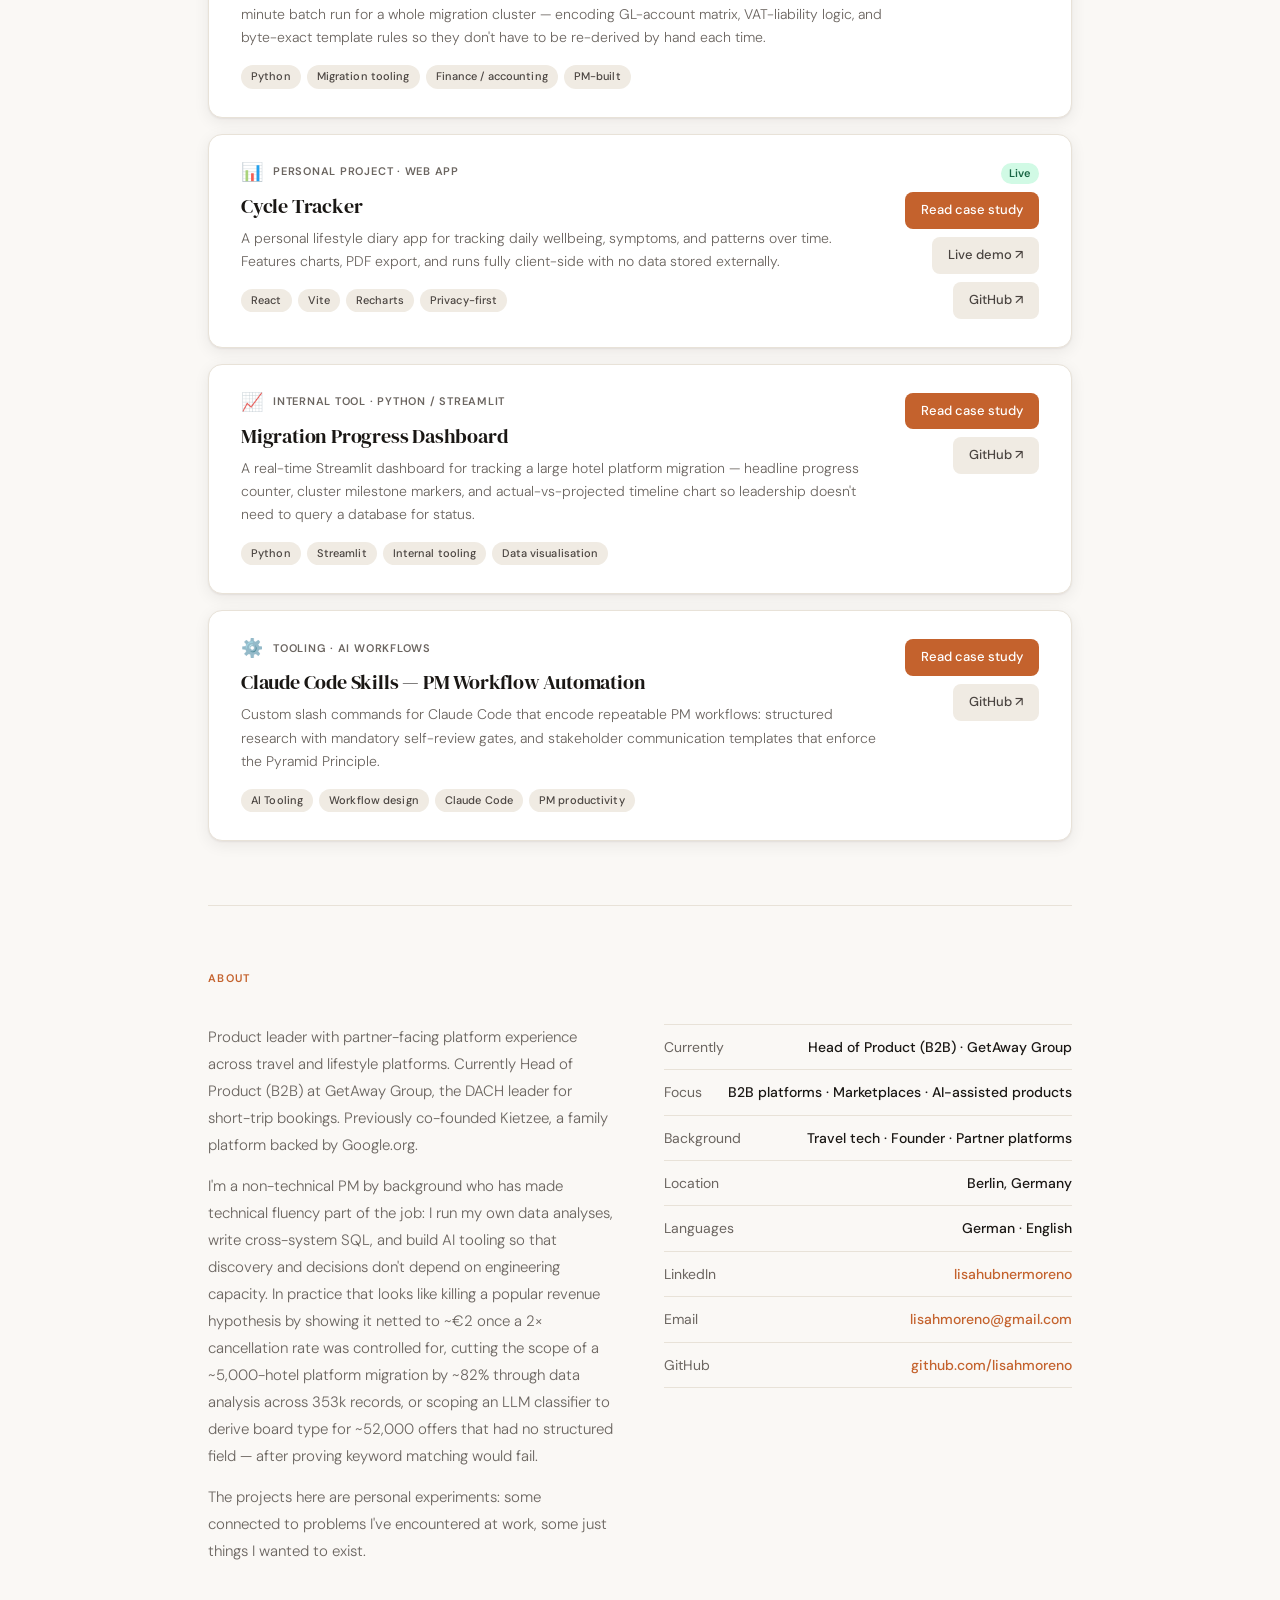
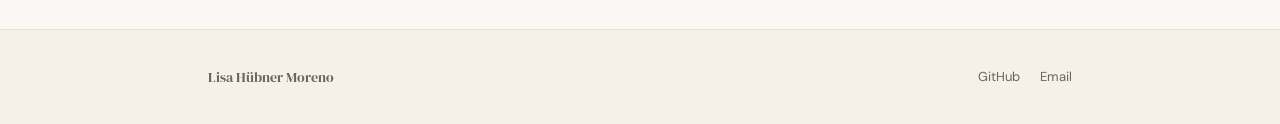
==== commit 6dca127a: "Update AI Scanner card description Remove 'hospitality content management' — replace with the actual" ====
--- a/index.html
+++ b/index.html
@@ -366,7 +366,7 @@
               <span class="project-type">Prototype · AI / Automation</span>
             </div>
             <h3>AI Hotel Attribute Scanner</h3>
-            <p class="description">A tool that crawls hotel websites and uses Claude AI to automatically detect which amenities a hotel has — sorted by confidence level. Built to explore whether AI can reduce manual data entry in hospitality content management.</p>
+            <p class="description">A tool that crawls hotel websites and uses Claude AI to automatically detect which amenities a hotel has — sorted by confidence level. Built to test whether AI can cut weeks of manual content work down to a one-click scan.</p>
 <div class="tags">
               <span class="tag">Claude API</span>
               <span class="tag">Node.js</span>
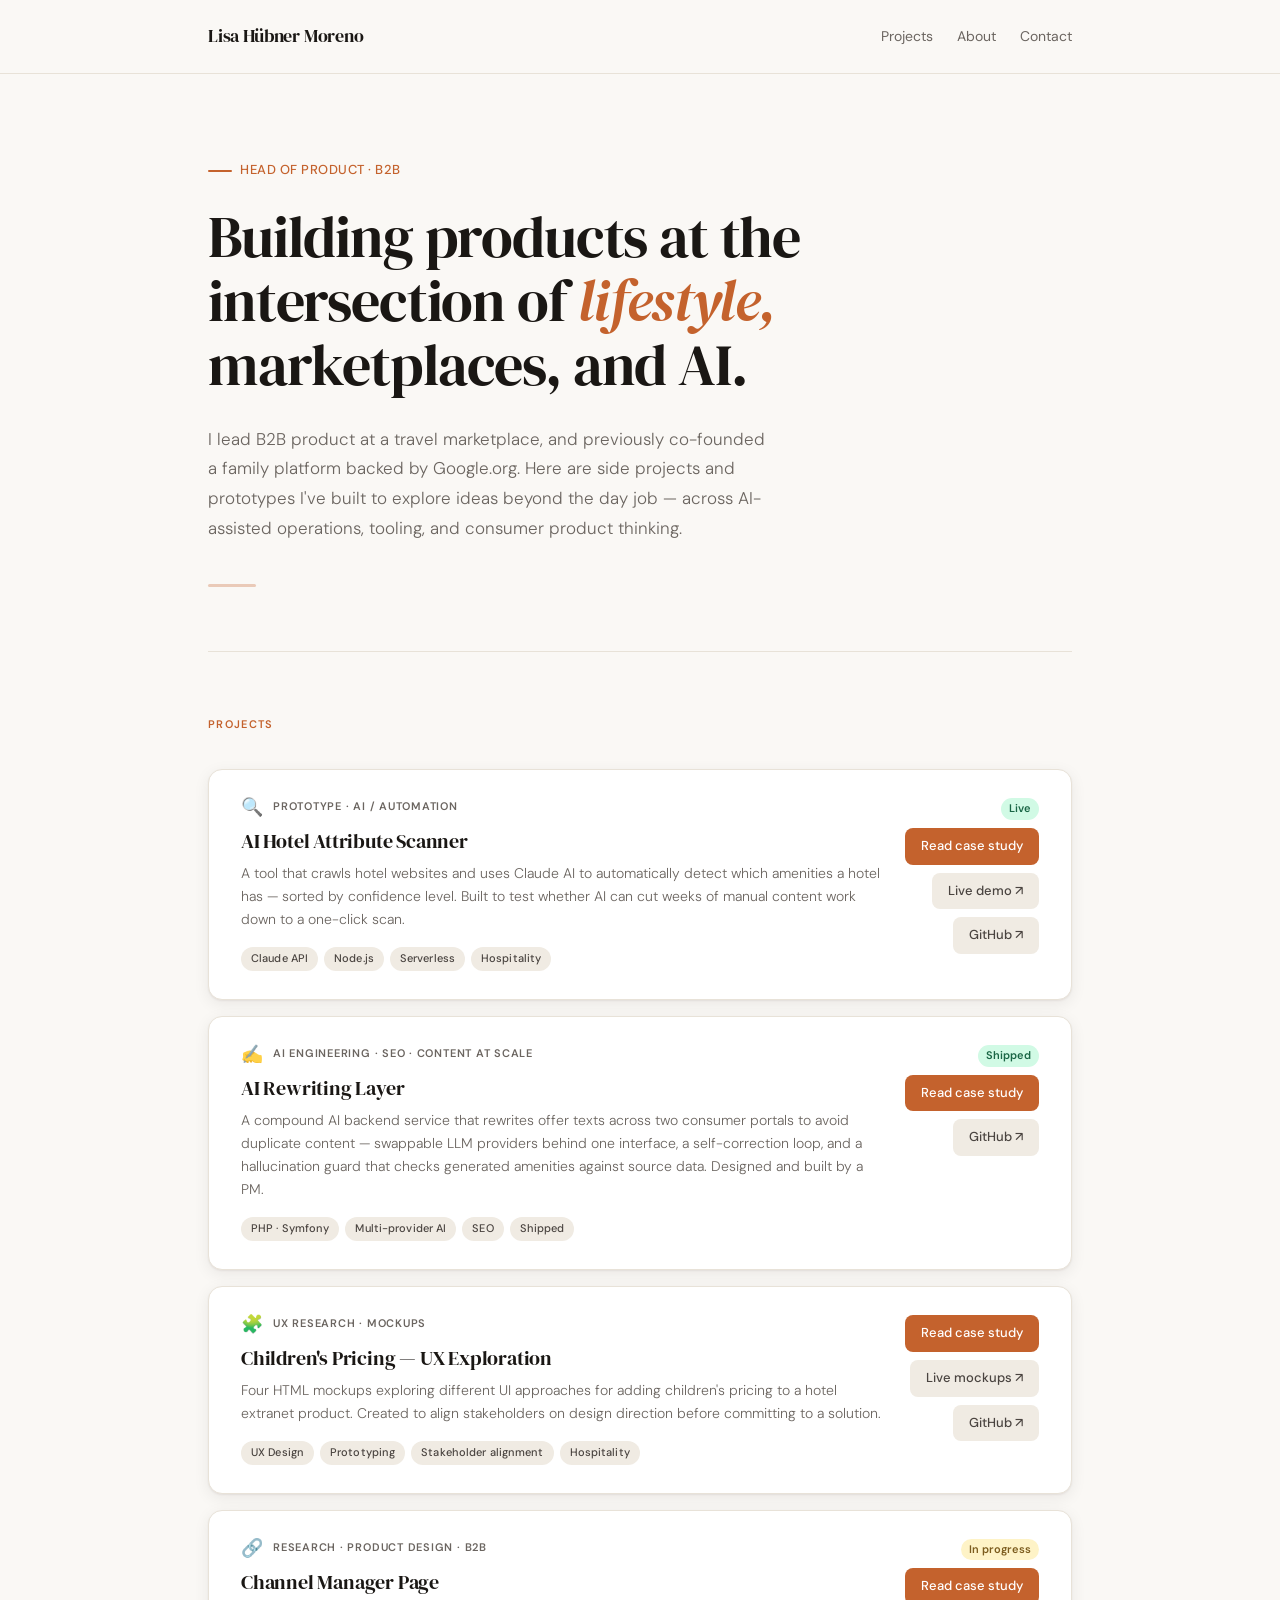
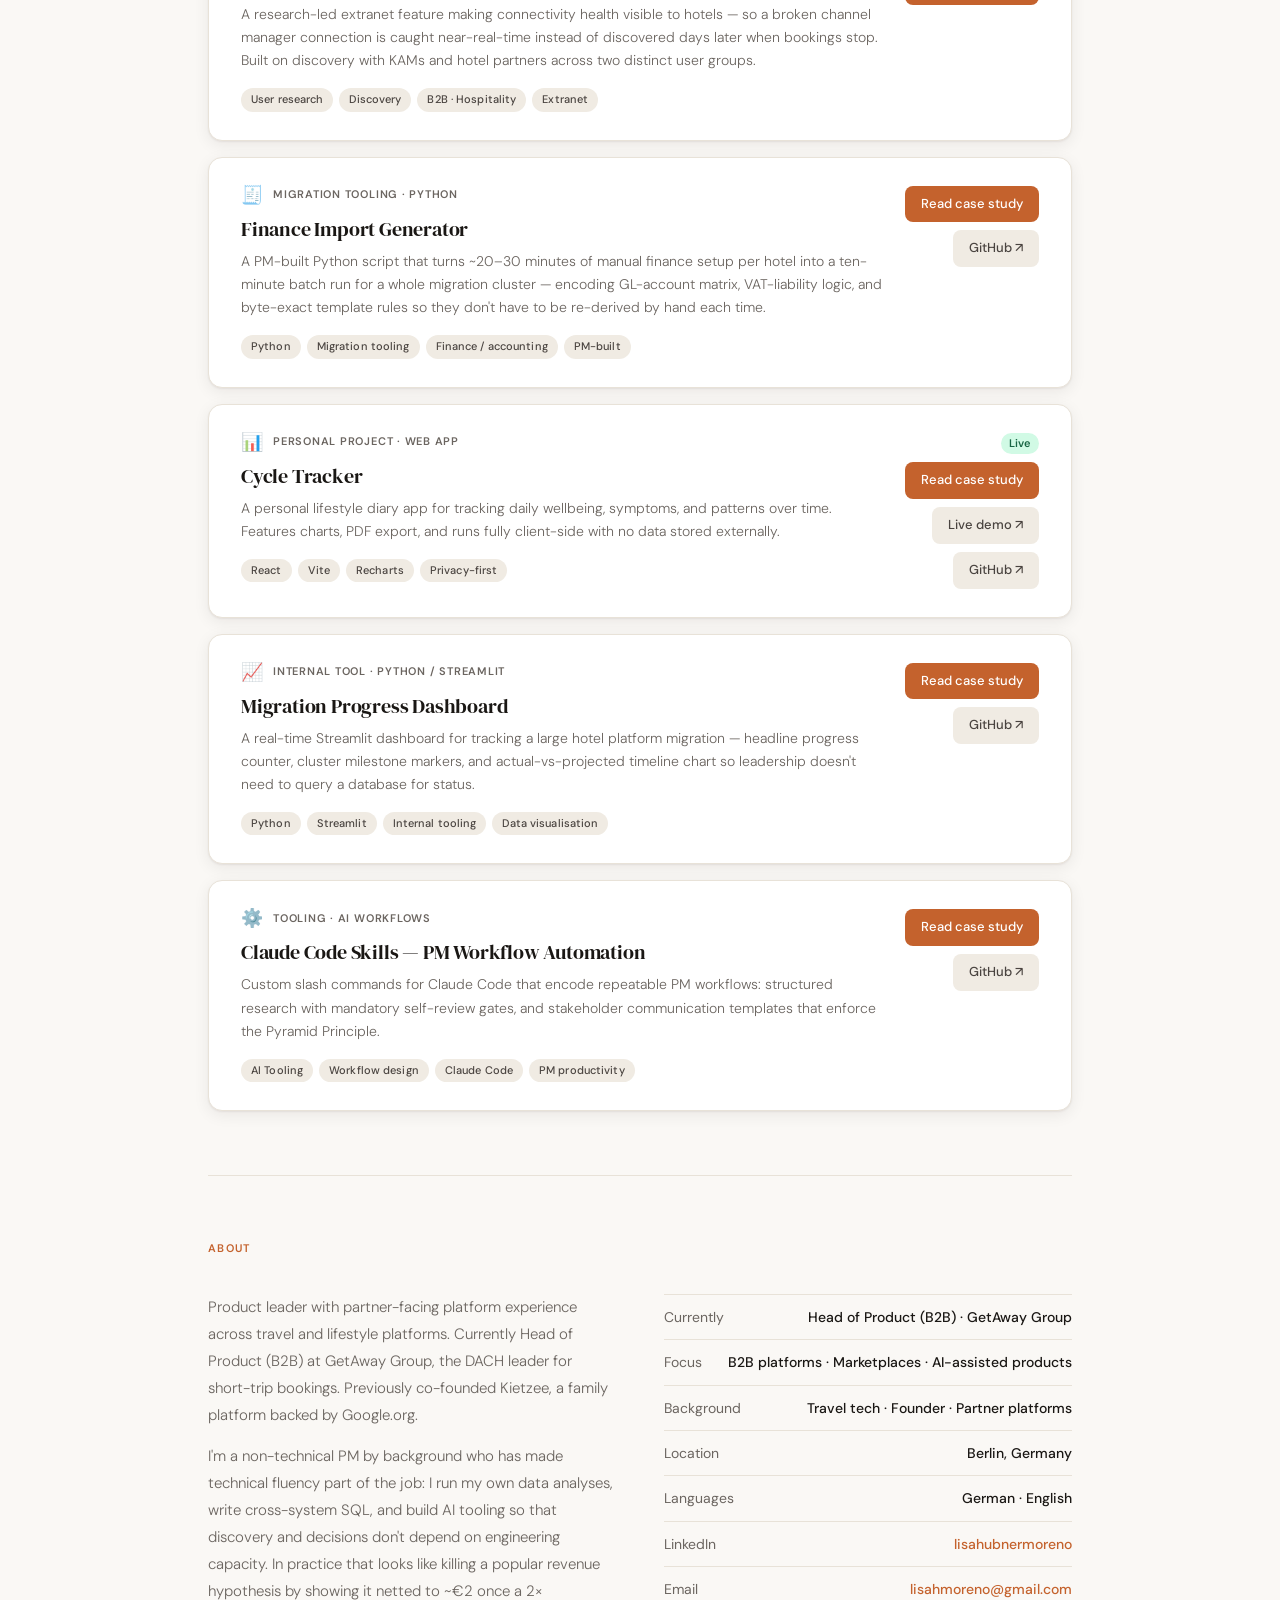
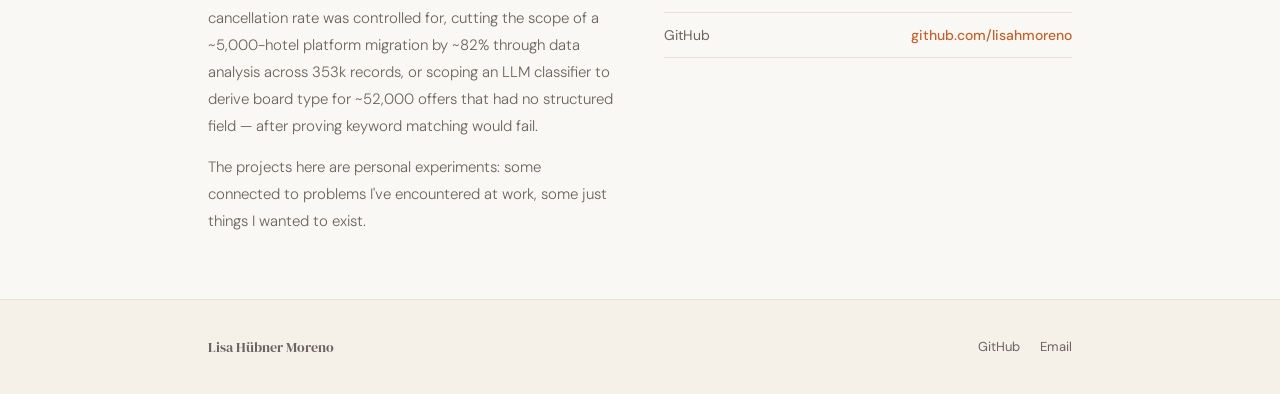
==== commit 38e7343f: "Add AI Rewriting Layer case study and homepage card Compound AI service for duplicate-content avoida" ====
--- a/index.html
+++ b/index.html
@@ -382,6 +382,29 @@
           </div>
         </div>
 
+        <!-- AI Rewriting Layer -->
+        <div class="project-card">
+          <div>
+            <div class="project-meta">
+              <span class="project-icon">✍️</span>
+              <span class="project-type">AI Engineering · SEO · Content at Scale</span>
+            </div>
+            <h3>AI Rewriting Layer</h3>
+            <p class="description">A compound AI backend service that rewrites offer texts across two consumer portals to avoid duplicate content — swappable LLM providers behind one interface, a self-correction loop, and a hallucination guard that checks generated amenities against source data. Designed and built by a PM.</p>
+            <div class="tags">
+              <span class="tag">PHP · Symfony</span>
+              <span class="tag">Multi-provider AI</span>
+              <span class="tag">SEO</span>
+              <span class="tag">Shipped</span>
+            </div>
+          </div>
+          <div class="project-actions">
+            <span class="live-badge">Shipped</span>
+            <a class="btn btn-primary" href="projects/ai-rewriting-layer.html">Read case study</a>
+            <a class="btn btn-ghost" href="https://github.com/lisahmoreno/ai-rewriting-layer" target="_blank">GitHub ↗</a>
+          </div>
+        </div>
+
         <!-- Children's Pricing -->
         <div class="project-card">
           <div>
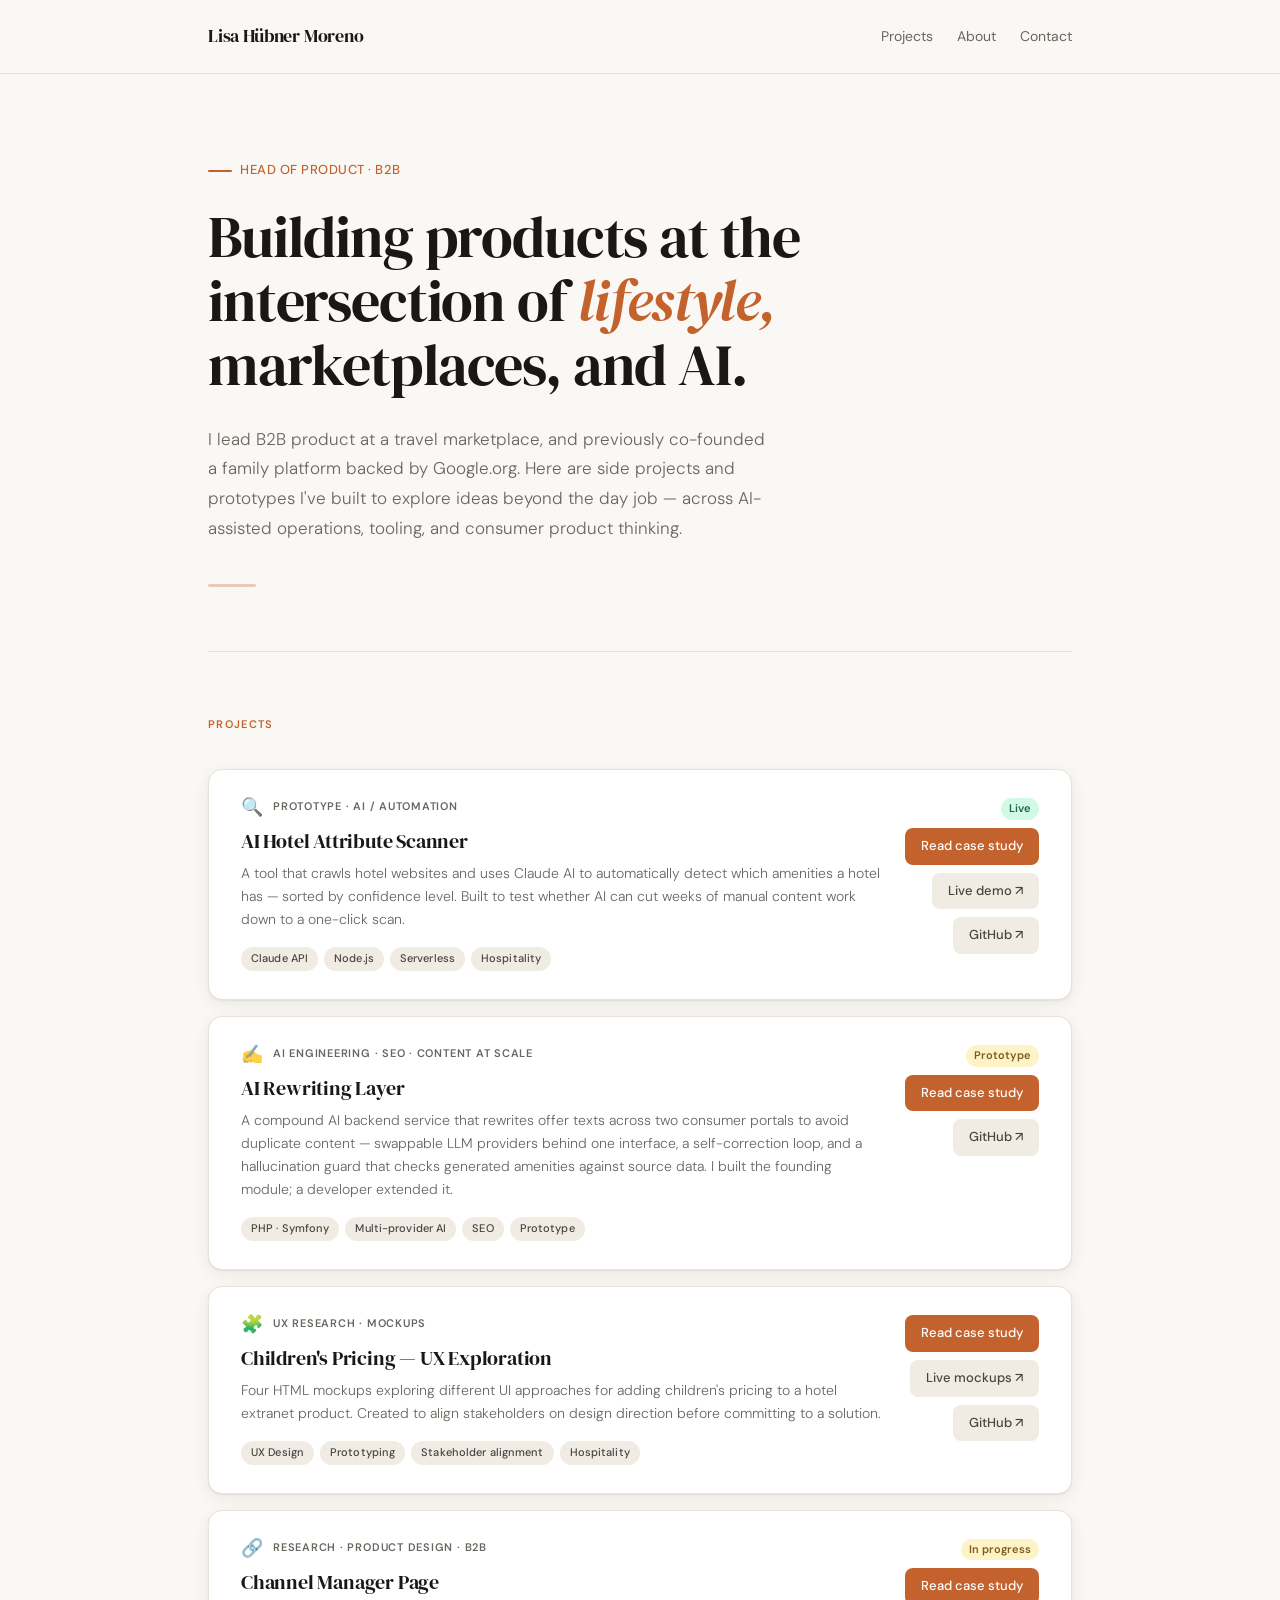
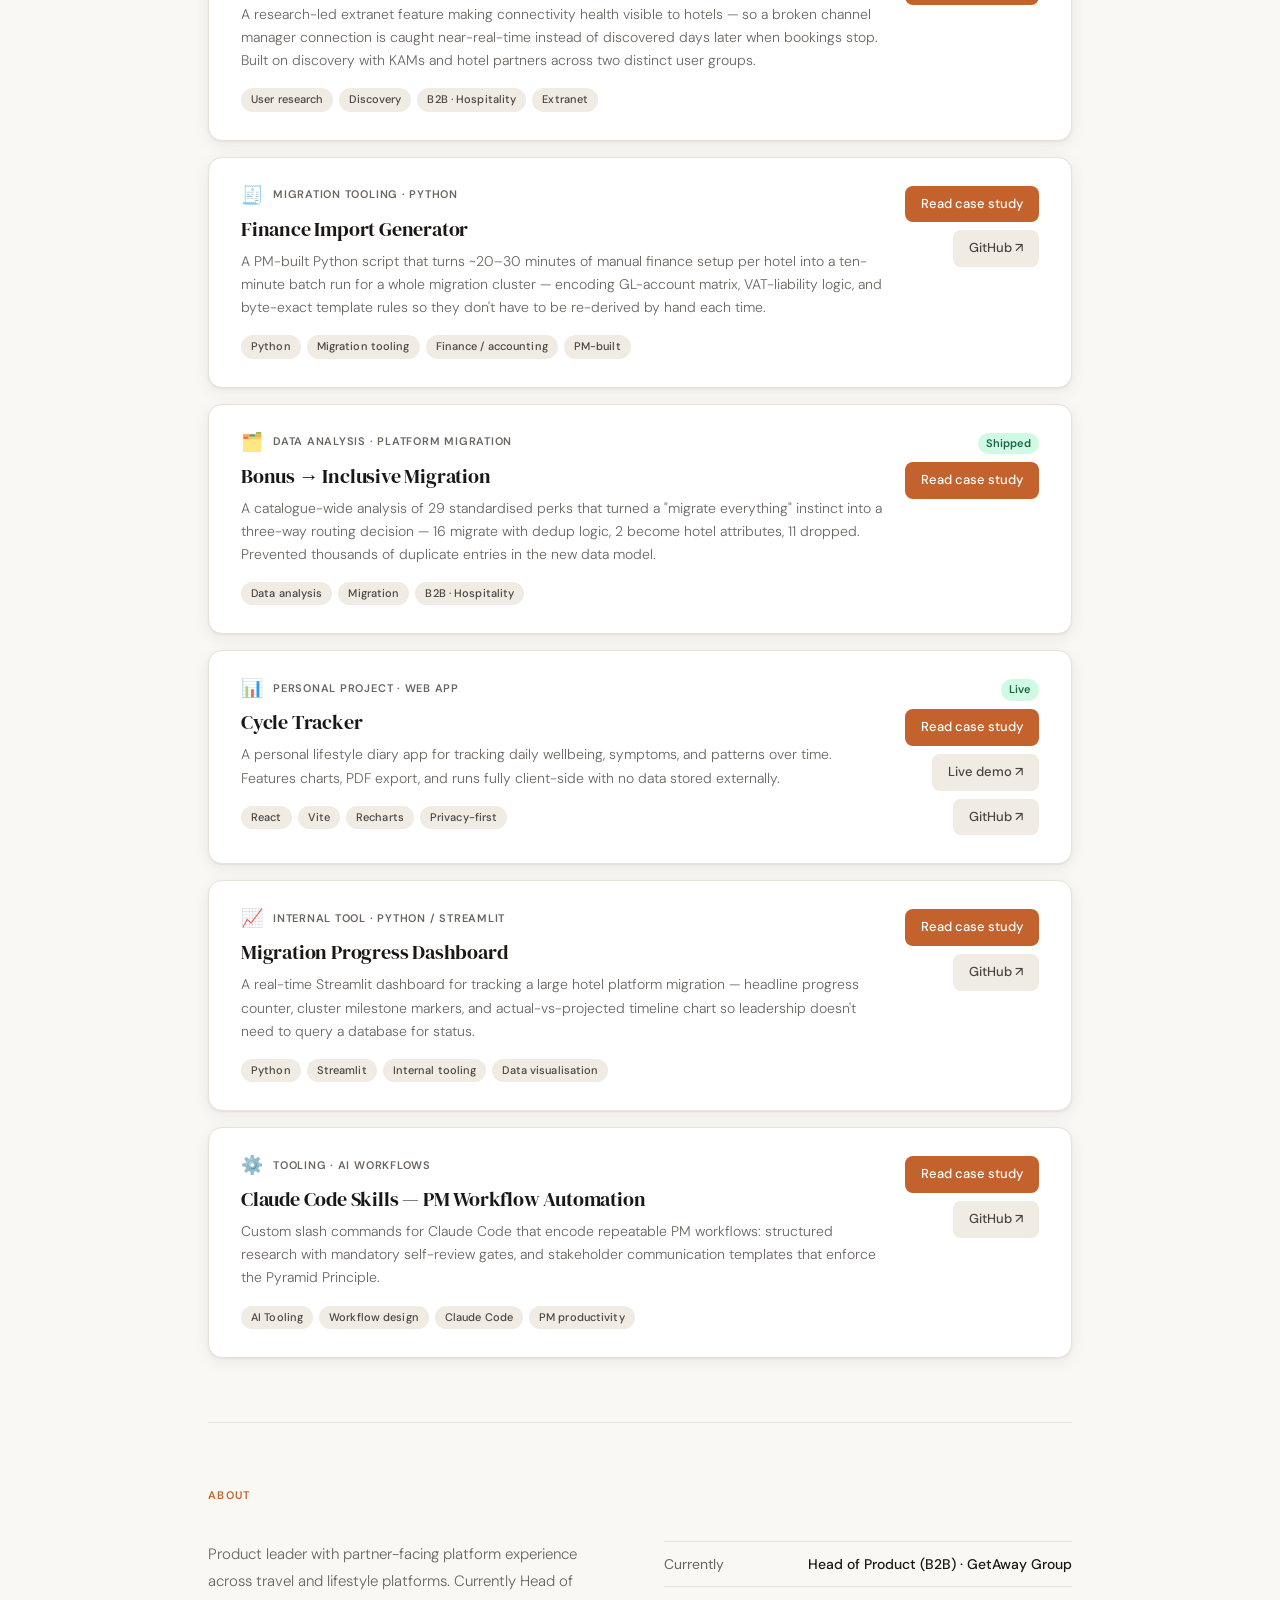
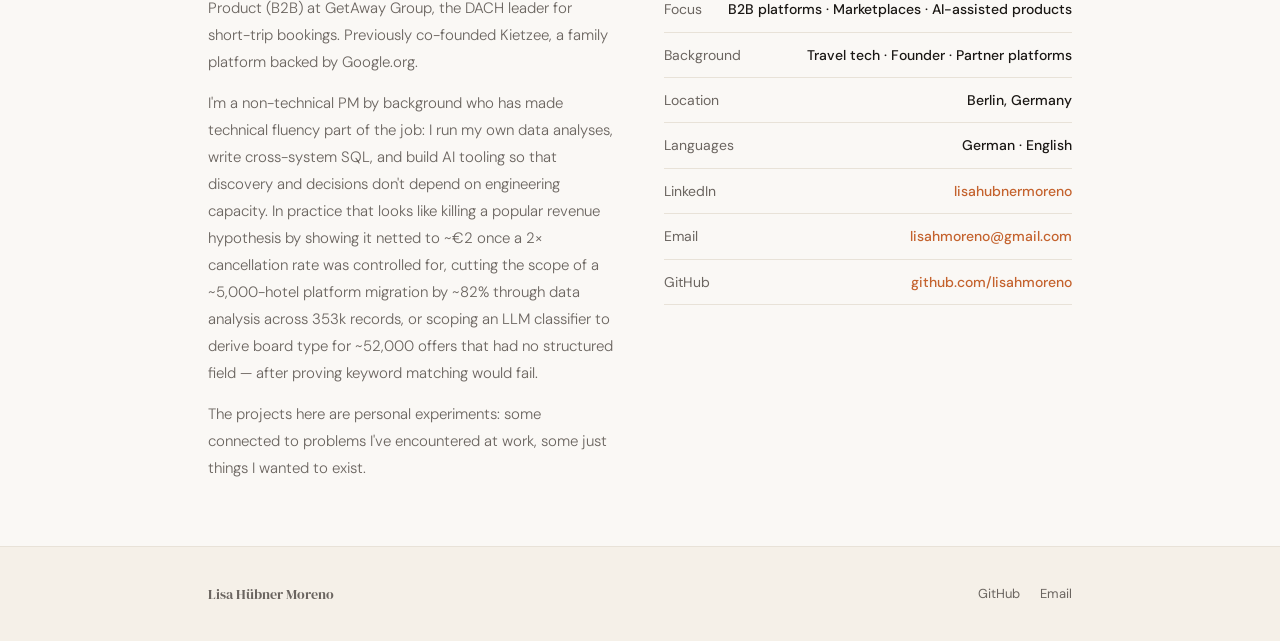
==== commit db526eea: "Correct AI rewriting layer status to Prototype; add bonus migration project - AI rewriting layer: un" ====
--- a/index.html
+++ b/index.html
@@ -390,16 +390,16 @@
               <span class="project-type">AI Engineering · SEO · Content at Scale</span>
             </div>
             <h3>AI Rewriting Layer</h3>
-            <p class="description">A compound AI backend service that rewrites offer texts across two consumer portals to avoid duplicate content — swappable LLM providers behind one interface, a self-correction loop, and a hallucination guard that checks generated amenities against source data. Designed and built by a PM.</p>
+            <p class="description">A compound AI backend service that rewrites offer texts across two consumer portals to avoid duplicate content — swappable LLM providers behind one interface, a self-correction loop, and a hallucination guard that checks generated amenities against source data. I built the founding module; a developer extended it.</p>
             <div class="tags">
               <span class="tag">PHP · Symfony</span>
               <span class="tag">Multi-provider AI</span>
               <span class="tag">SEO</span>
-              <span class="tag">Shipped</span>
-            </div>
-          </div>
-          <div class="project-actions">
-            <span class="live-badge">Shipped</span>
+              <span class="tag">Prototype</span>
+            </div>
+          </div>
+          <div class="project-actions">
+            <span class="wip-badge">Prototype</span>
             <a class="btn btn-primary" href="projects/ai-rewriting-layer.html">Read case study</a>
             <a class="btn btn-ghost" href="https://github.com/lisahmoreno/ai-rewriting-layer" target="_blank">GitHub ↗</a>
           </div>
@@ -469,6 +469,27 @@
           <div class="project-actions">
             <a class="btn btn-primary" href="projects/finance-import-generator.html">Read case study</a>
             <a class="btn btn-ghost" href="https://github.com/lisahmoreno/finance-import-generator" target="_blank">GitHub ↗</a>
+          </div>
+        </div>
+
+        <!-- Bonus → Inclusive Migration -->
+        <div class="project-card">
+          <div>
+            <div class="project-meta">
+              <span class="project-icon">🗂️</span>
+              <span class="project-type">Data Analysis · Platform Migration</span>
+            </div>
+            <h3>Bonus → Inclusive Migration</h3>
+            <p class="description">A catalogue-wide analysis of 29 standardised perks that turned a "migrate everything" instinct into a three-way routing decision — 16 migrate with dedup logic, 2 become hotel attributes, 11 dropped. Prevented thousands of duplicate entries in the new data model.</p>
+            <div class="tags">
+              <span class="tag">Data analysis</span>
+              <span class="tag">Migration</span>
+              <span class="tag">B2B · Hospitality</span>
+            </div>
+          </div>
+          <div class="project-actions">
+            <span class="live-badge">Shipped</span>
+            <a class="btn btn-primary" href="projects/bonus-to-inclusive-migration.html">Read case study</a>
           </div>
         </div>
 
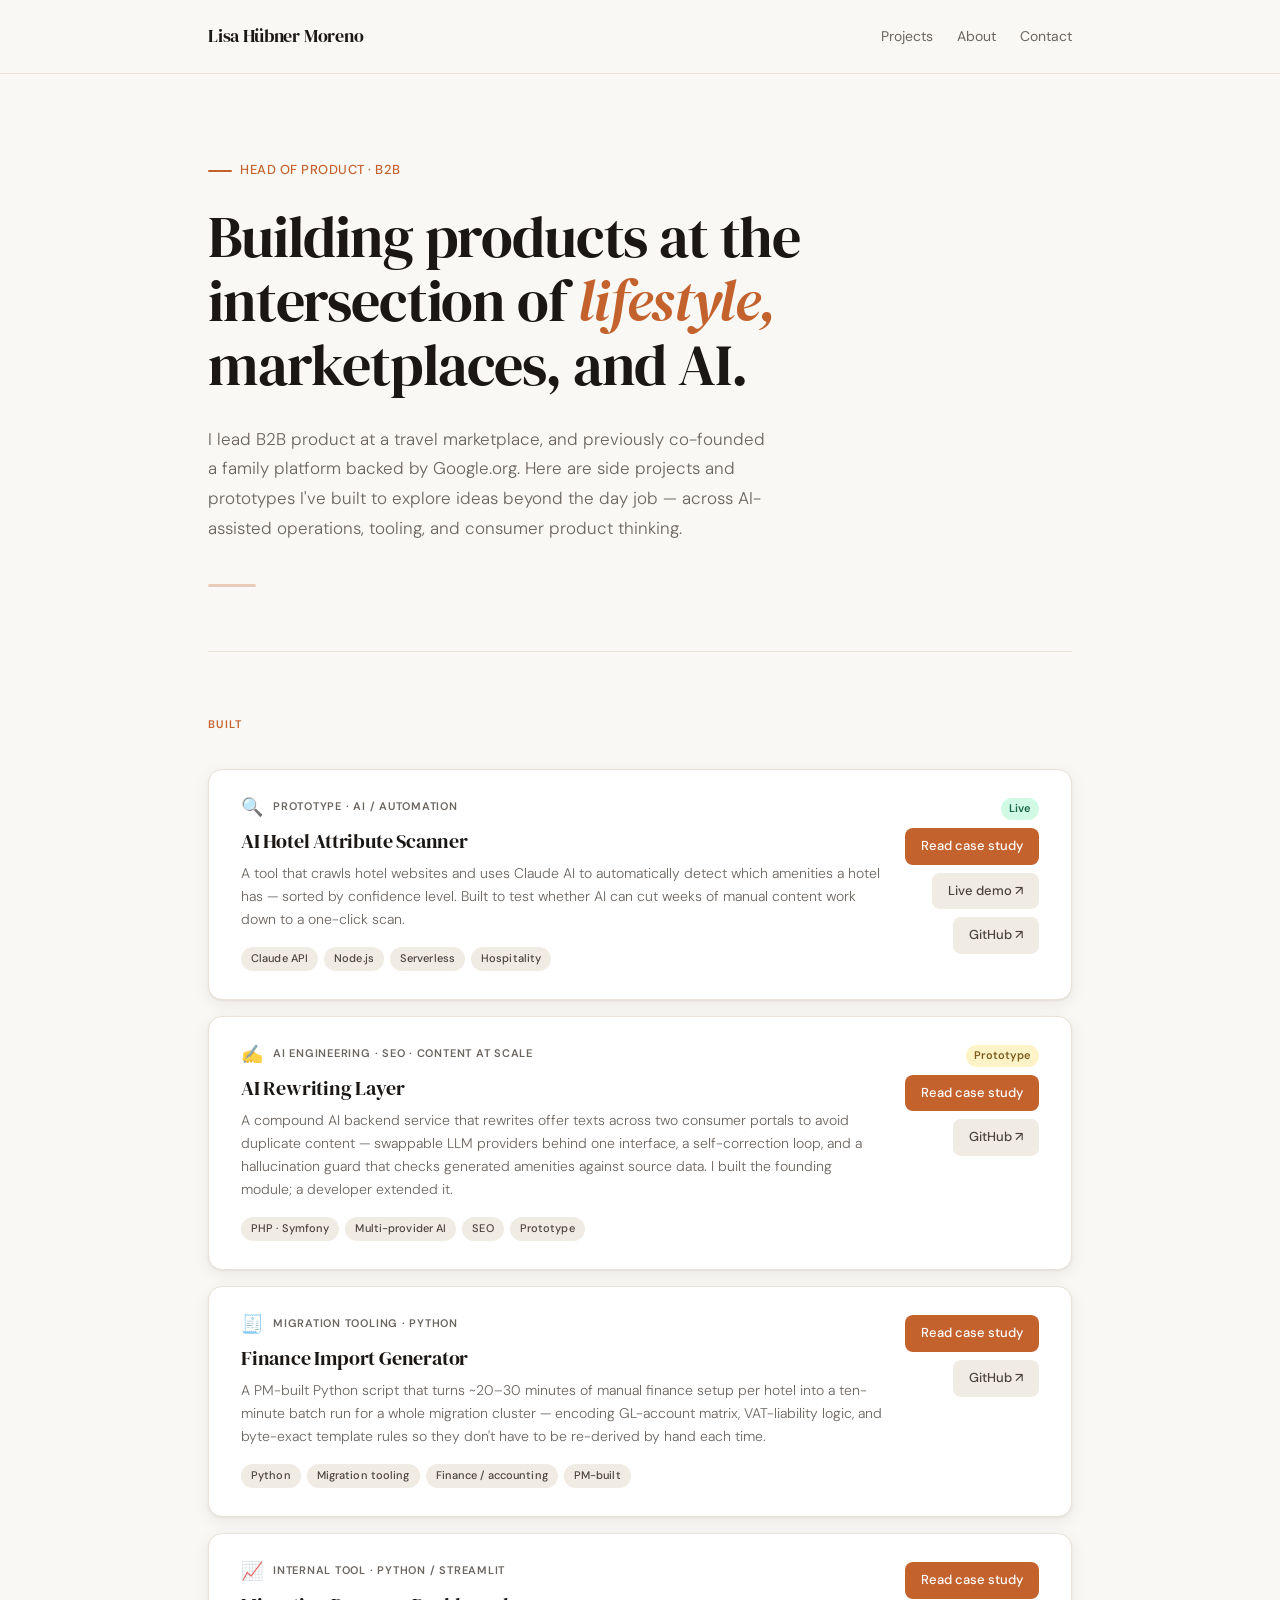
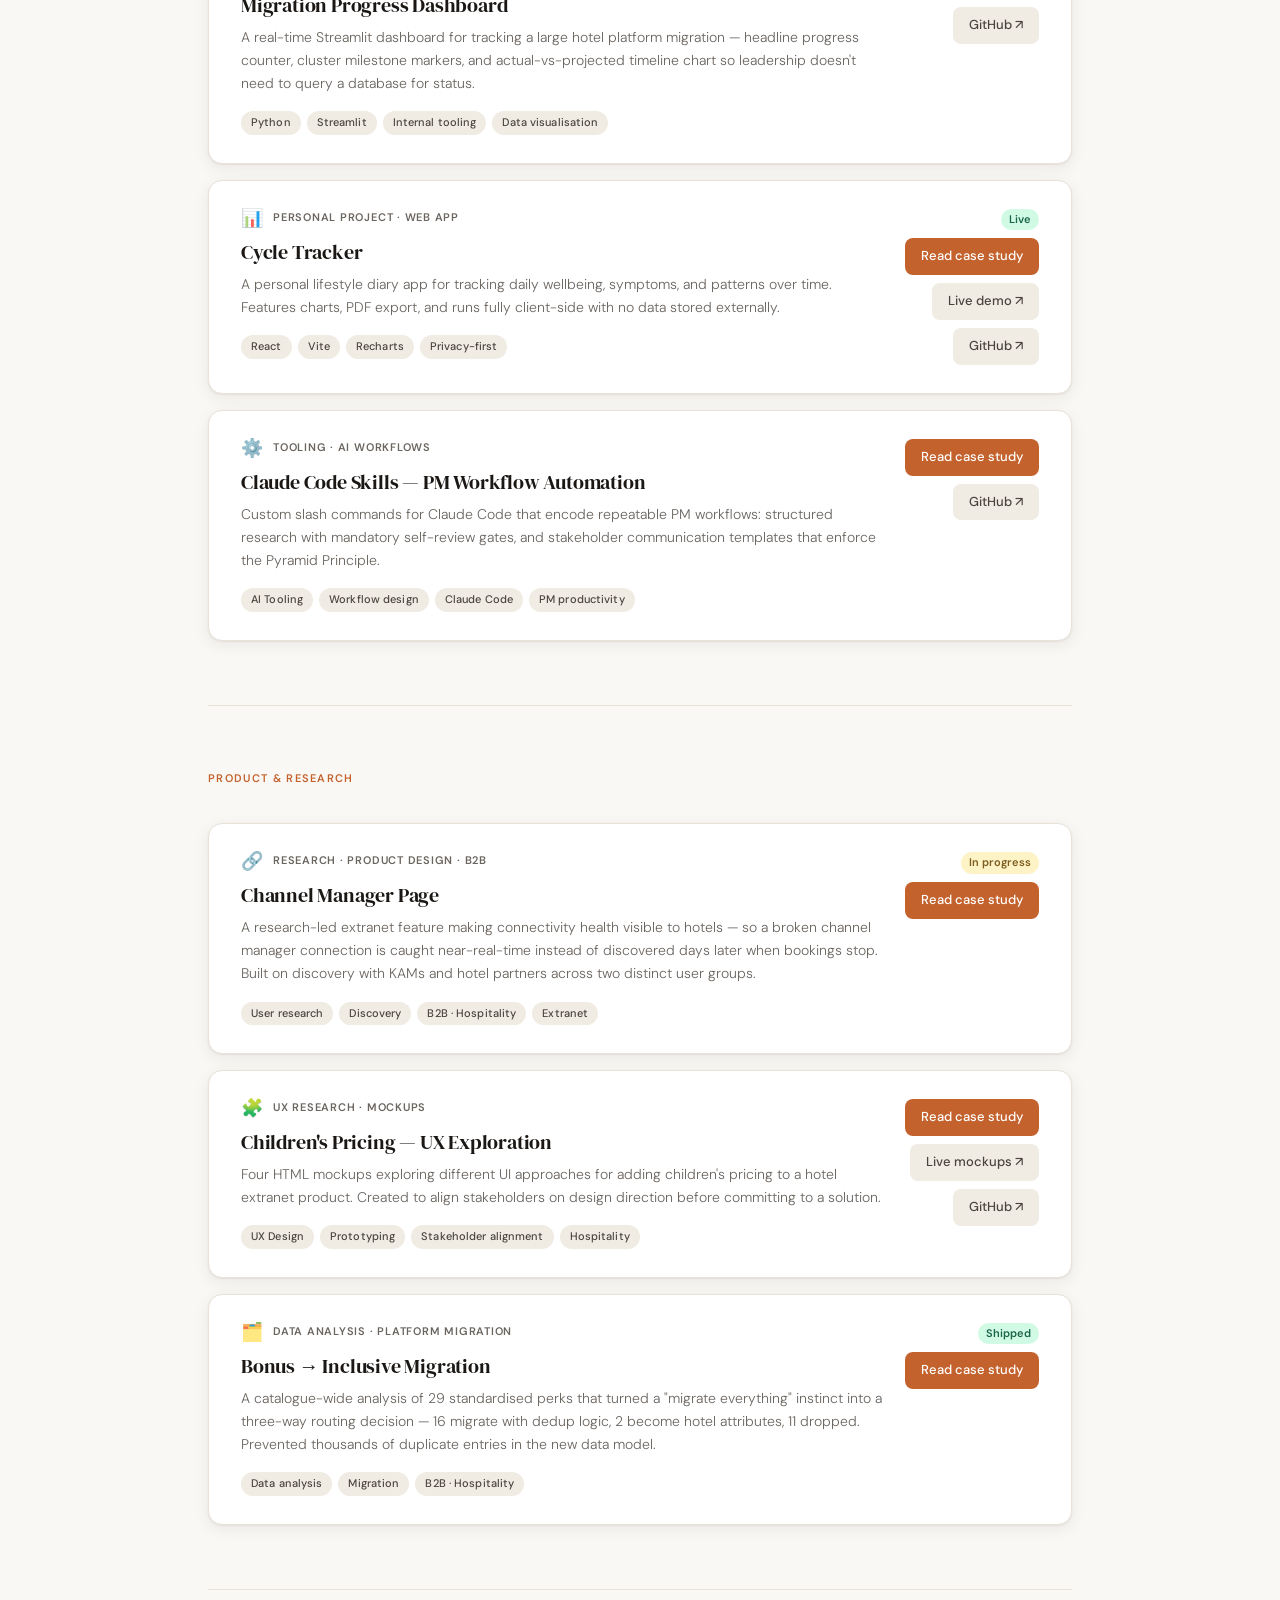
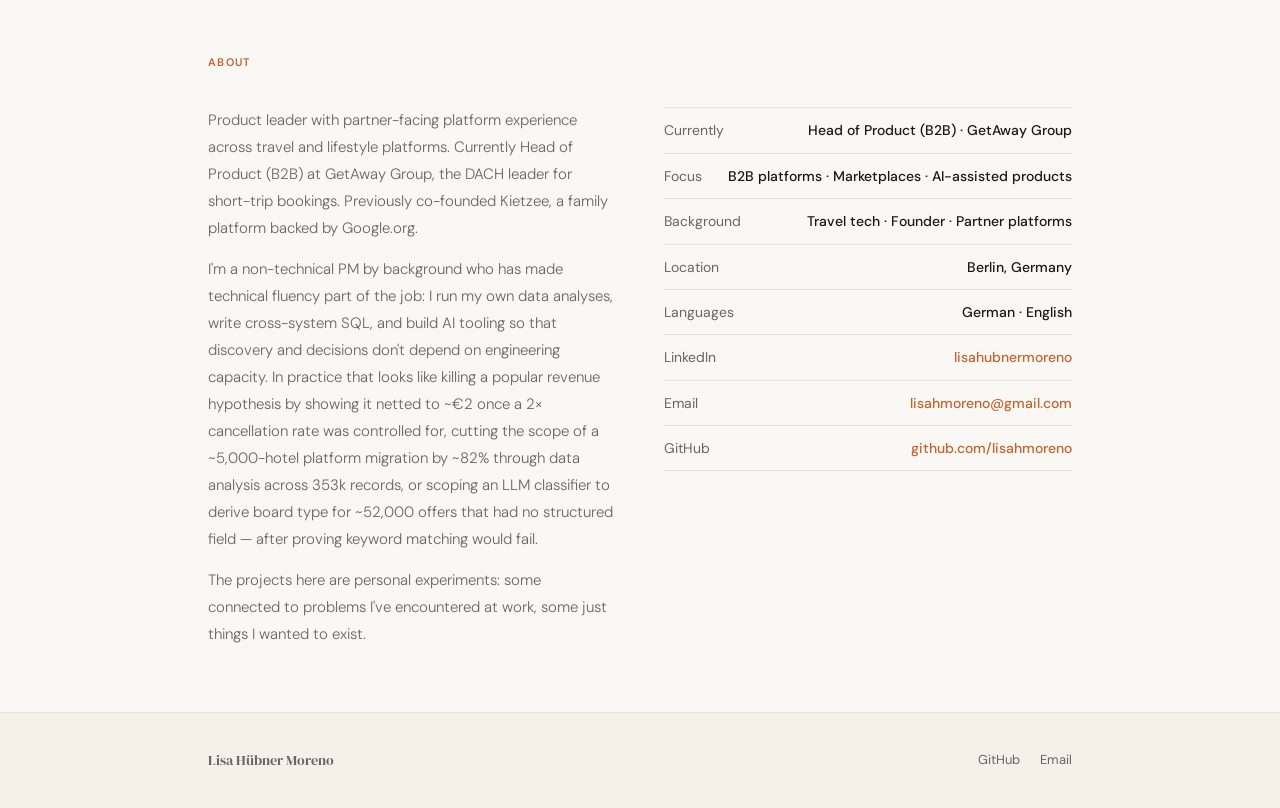
==== commit ab0a6c44: "Split projects into two sections: Built + Product & Research Co-Authored-By: Claude Sonnet 4.6 <nore" ====
--- a/index.html
+++ b/index.html
@@ -355,7 +355,7 @@
     </div>
 
     <section id="projects">
-      <div class="section-label">Projects</div>
+      <div class="section-label">Built</div>
       <div class="projects">
 
         <!-- AI Hotel Scanner -->
@@ -367,7 +367,7 @@
             </div>
             <h3>AI Hotel Attribute Scanner</h3>
             <p class="description">A tool that crawls hotel websites and uses Claude AI to automatically detect which amenities a hotel has — sorted by confidence level. Built to test whether AI can cut weeks of manual content work down to a one-click scan.</p>
-<div class="tags">
+            <div class="tags">
               <span class="tag">Claude API</span>
               <span class="tag">Node.js</span>
               <span class="tag">Serverless</span>
@@ -405,6 +405,125 @@
           </div>
         </div>
 
+        <!-- Finance Import Generator -->
+        <div class="project-card">
+          <div>
+            <div class="project-meta">
+              <span class="project-icon">🧾</span>
+              <span class="project-type">Migration Tooling · Python</span>
+            </div>
+            <h3>Finance Import Generator</h3>
+            <p class="description">A PM-built Python script that turns ~20–30 minutes of manual finance setup per hotel into a ten-minute batch run for a whole migration cluster — encoding GL-account matrix, VAT-liability logic, and byte-exact template rules so they don't have to be re-derived by hand each time.</p>
+            <div class="tags">
+              <span class="tag">Python</span>
+              <span class="tag">Migration tooling</span>
+              <span class="tag">Finance / accounting</span>
+              <span class="tag">PM-built</span>
+            </div>
+          </div>
+          <div class="project-actions">
+            <a class="btn btn-primary" href="projects/finance-import-generator.html">Read case study</a>
+            <a class="btn btn-ghost" href="https://github.com/lisahmoreno/finance-import-generator" target="_blank">GitHub ↗</a>
+          </div>
+        </div>
+
+        <!-- Migration Dashboard -->
+        <div class="project-card">
+          <div>
+            <div class="project-meta">
+              <span class="project-icon">📈</span>
+              <span class="project-type">Internal Tool · Python / Streamlit</span>
+            </div>
+            <h3>Migration Progress Dashboard</h3>
+            <p class="description">A real-time Streamlit dashboard for tracking a large hotel platform migration — headline progress counter, cluster milestone markers, and actual-vs-projected timeline chart so leadership doesn't need to query a database for status.</p>
+            <div class="tags">
+              <span class="tag">Python</span>
+              <span class="tag">Streamlit</span>
+              <span class="tag">Internal tooling</span>
+              <span class="tag">Data visualisation</span>
+            </div>
+          </div>
+          <div class="project-actions">
+            <a class="btn btn-primary" href="projects/migration-dashboard.html">Read case study</a>
+            <a class="btn btn-ghost" href="https://github.com/lisahmoreno/migration-dashboard" target="_blank">GitHub ↗</a>
+          </div>
+        </div>
+
+        <!-- Cycle Tracker -->
+        <div class="project-card">
+          <div>
+            <div class="project-meta">
+              <span class="project-icon">📊</span>
+              <span class="project-type">Personal Project · Web App</span>
+            </div>
+            <h3>Cycle Tracker</h3>
+            <p class="description">A personal lifestyle diary app for tracking daily wellbeing, symptoms, and patterns over time. Features charts, PDF export, and runs fully client-side with no data stored externally.</p>
+            <div class="tags">
+              <span class="tag">React</span>
+              <span class="tag">Vite</span>
+              <span class="tag">Recharts</span>
+              <span class="tag">Privacy-first</span>
+            </div>
+          </div>
+          <div class="project-actions">
+            <span class="live-badge">Live</span>
+            <a class="btn btn-primary" href="projects/cycle-tracker.html">Read case study</a>
+            <a class="btn btn-ghost" href="https://cycle-tracker-phi.vercel.app" target="_blank">Live demo ↗</a>
+            <a class="btn btn-ghost" href="https://github.com/lisahmoreno/cycle-tracker" target="_blank">GitHub ↗</a>
+          </div>
+        </div>
+
+        <!-- Claude Code Skills -->
+        <div class="project-card">
+          <div>
+            <div class="project-meta">
+              <span class="project-icon">⚙️</span>
+              <span class="project-type">Tooling · AI Workflows</span>
+            </div>
+            <h3>Claude Code Skills — PM Workflow Automation</h3>
+            <p class="description">Custom slash commands for Claude Code that encode repeatable PM workflows: structured research with mandatory self-review gates, and stakeholder communication templates that enforce the Pyramid Principle.</p>
+            <div class="tags">
+              <span class="tag">AI Tooling</span>
+              <span class="tag">Workflow design</span>
+              <span class="tag">Claude Code</span>
+              <span class="tag">PM productivity</span>
+            </div>
+          </div>
+          <div class="project-actions">
+            <a class="btn btn-primary" href="projects/claude-skills.html">Read case study</a>
+            <a class="btn btn-ghost" href="https://github.com/lisahmoreno/showcase-skills" target="_blank">GitHub ↗</a>
+          </div>
+        </div>
+
+      </div>
+    </section>
+
+    <section id="product-work">
+      <div class="section-label">Product & Research</div>
+      <div class="projects">
+
+        <!-- Channel Manager Page -->
+        <div class="project-card">
+          <div>
+            <div class="project-meta">
+              <span class="project-icon">🔗</span>
+              <span class="project-type">Research · Product Design · B2B</span>
+            </div>
+            <h3>Channel Manager Page</h3>
+            <p class="description">A research-led extranet feature making connectivity health visible to hotels — so a broken channel manager connection is caught near-real-time instead of discovered days later when bookings stop. Built on discovery with KAMs and hotel partners across two distinct user groups.</p>
+            <div class="tags">
+              <span class="tag">User research</span>
+              <span class="tag">Discovery</span>
+              <span class="tag">B2B · Hospitality</span>
+              <span class="tag">Extranet</span>
+            </div>
+          </div>
+          <div class="project-actions">
+            <span class="wip-badge">In progress</span>
+            <a class="btn btn-primary" href="projects/channel-manager-page.html">Read case study</a>
+          </div>
+        </div>
+
         <!-- Children's Pricing -->
         <div class="project-card">
           <div>
@@ -428,50 +547,6 @@
           </div>
         </div>
 
-        <!-- Channel Manager Page -->
-        <div class="project-card">
-          <div>
-            <div class="project-meta">
-              <span class="project-icon">🔗</span>
-              <span class="project-type">Research · Product Design · B2B</span>
-            </div>
-            <h3>Channel Manager Page</h3>
-            <p class="description">A research-led extranet feature making connectivity health visible to hotels — so a broken channel manager connection is caught near-real-time instead of discovered days later when bookings stop. Built on discovery with KAMs and hotel partners across two distinct user groups.</p>
-            <div class="tags">
-              <span class="tag">User research</span>
-              <span class="tag">Discovery</span>
-              <span class="tag">B2B · Hospitality</span>
-              <span class="tag">Extranet</span>
-            </div>
-          </div>
-          <div class="project-actions">
-            <span class="wip-badge">In progress</span>
-            <a class="btn btn-primary" href="projects/channel-manager-page.html">Read case study</a>
-          </div>
-        </div>
-
-        <!-- Finance Import Generator -->
-        <div class="project-card">
-          <div>
-            <div class="project-meta">
-              <span class="project-icon">🧾</span>
-              <span class="project-type">Migration Tooling · Python</span>
-            </div>
-            <h3>Finance Import Generator</h3>
-            <p class="description">A PM-built Python script that turns ~20–30 minutes of manual finance setup per hotel into a ten-minute batch run for a whole migration cluster — encoding GL-account matrix, VAT-liability logic, and byte-exact template rules so they don't have to be re-derived by hand each time.</p>
-            <div class="tags">
-              <span class="tag">Python</span>
-              <span class="tag">Migration tooling</span>
-              <span class="tag">Finance / accounting</span>
-              <span class="tag">PM-built</span>
-            </div>
-          </div>
-          <div class="project-actions">
-            <a class="btn btn-primary" href="projects/finance-import-generator.html">Read case study</a>
-            <a class="btn btn-ghost" href="https://github.com/lisahmoreno/finance-import-generator" target="_blank">GitHub ↗</a>
-          </div>
-        </div>
-
         <!-- Bonus → Inclusive Migration -->
         <div class="project-card">
           <div>
@@ -490,74 +565,6 @@
           <div class="project-actions">
             <span class="live-badge">Shipped</span>
             <a class="btn btn-primary" href="projects/bonus-to-inclusive-migration.html">Read case study</a>
-          </div>
-        </div>
-
-        <!-- Cycle Tracker -->
-        <div class="project-card">
-          <div>
-            <div class="project-meta">
-              <span class="project-icon">📊</span>
-              <span class="project-type">Personal Project · Web App</span>
-            </div>
-            <h3>Cycle Tracker</h3>
-            <p class="description">A personal lifestyle diary app for tracking daily wellbeing, symptoms, and patterns over time. Features charts, PDF export, and runs fully client-side with no data stored externally.</p>
-<div class="tags">
-              <span class="tag">React</span>
-              <span class="tag">Vite</span>
-              <span class="tag">Recharts</span>
-              <span class="tag">Privacy-first</span>
-            </div>
-          </div>
-          <div class="project-actions">
-            <span class="live-badge">Live</span>
-            <a class="btn btn-primary" href="projects/cycle-tracker.html">Read case study</a>
-            <a class="btn btn-ghost" href="https://cycle-tracker-phi.vercel.app" target="_blank">Live demo ↗</a>
-            <a class="btn btn-ghost" href="https://github.com/lisahmoreno/cycle-tracker" target="_blank">GitHub ↗</a>
-          </div>
-        </div>
-
-        <!-- Migration Dashboard -->
-        <div class="project-card">
-          <div>
-            <div class="project-meta">
-              <span class="project-icon">📈</span>
-              <span class="project-type">Internal Tool · Python / Streamlit</span>
-            </div>
-            <h3>Migration Progress Dashboard</h3>
-            <p class="description">A real-time Streamlit dashboard for tracking a large hotel platform migration — headline progress counter, cluster milestone markers, and actual-vs-projected timeline chart so leadership doesn't need to query a database for status.</p>
-            <div class="tags">
-              <span class="tag">Python</span>
-              <span class="tag">Streamlit</span>
-              <span class="tag">Internal tooling</span>
-              <span class="tag">Data visualisation</span>
-            </div>
-          </div>
-          <div class="project-actions">
-            <a class="btn btn-primary" href="projects/migration-dashboard.html">Read case study</a>
-            <a class="btn btn-ghost" href="https://github.com/lisahmoreno/migration-dashboard" target="_blank">GitHub ↗</a>
-          </div>
-        </div>
-
-        <!-- Claude Code Skills -->
-        <div class="project-card">
-          <div>
-            <div class="project-meta">
-              <span class="project-icon">⚙️</span>
-              <span class="project-type">Tooling · AI Workflows</span>
-            </div>
-            <h3>Claude Code Skills — PM Workflow Automation</h3>
-            <p class="description">Custom slash commands for Claude Code that encode repeatable PM workflows: structured research with mandatory self-review gates, and stakeholder communication templates that enforce the Pyramid Principle.</p>
-            <div class="tags">
-              <span class="tag">AI Tooling</span>
-              <span class="tag">Workflow design</span>
-              <span class="tag">Claude Code</span>
-              <span class="tag">PM productivity</span>
-            </div>
-          </div>
-          <div class="project-actions">
-            <a class="btn btn-primary" href="projects/claude-skills.html">Read case study</a>
-            <a class="btn btn-ghost" href="https://github.com/lisahmoreno/showcase-skills" target="_blank">GitHub ↗</a>
           </div>
         </div>
 
